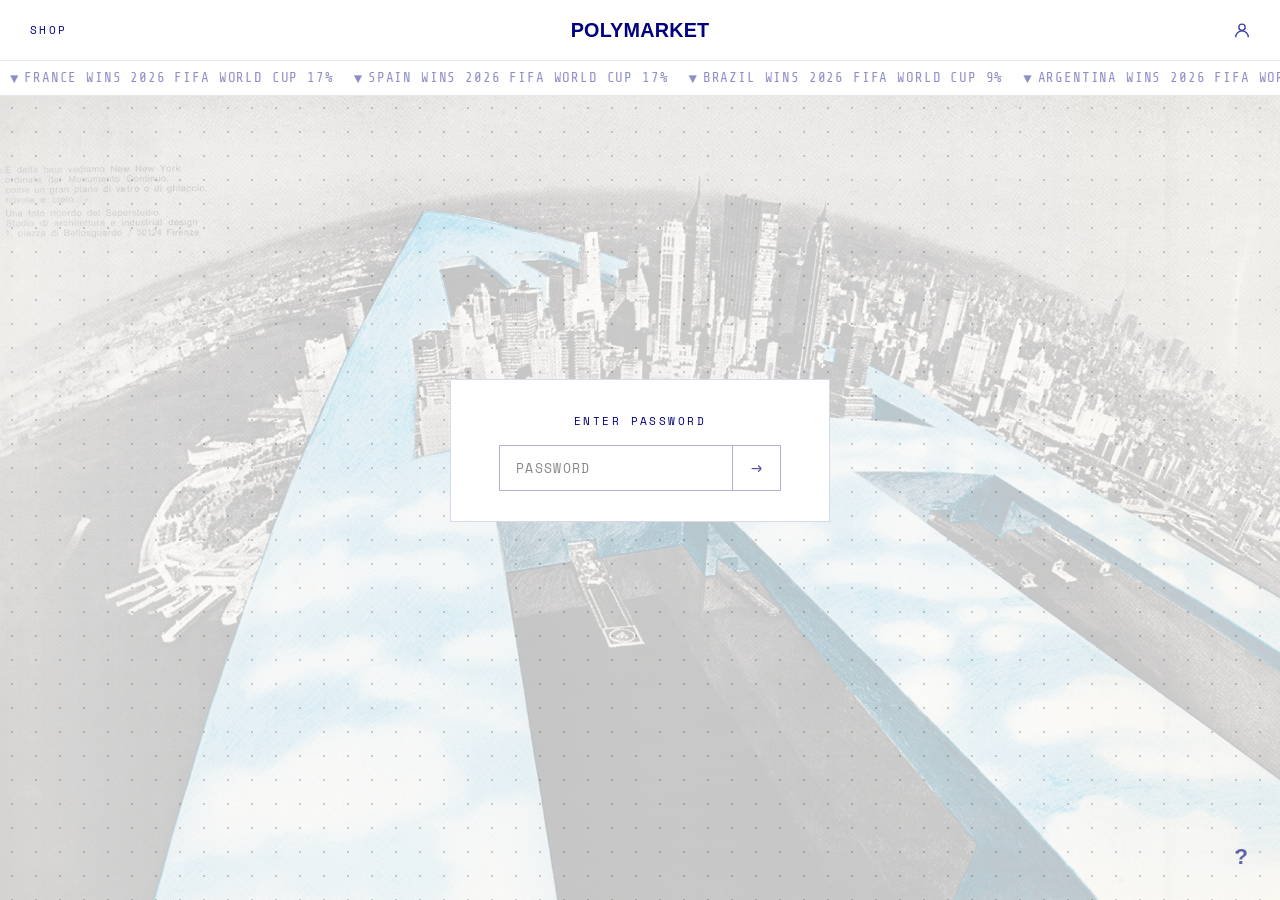
==== index.html @ 8917c480 "Add Open Graph meta tags for link preview cover image Every page now includes og:image, og:title, tw" ====
<!DOCTYPE html>
<html lang="en">
<head>
  <meta charset="UTF-8">
  <meta name="viewport" content="width=device-width, initial-scale=1.0">
  <!-- Open Graph / link preview -->
  <meta property="og:type"        content="website">
  <meta property="og:site_name"   content="Polymarket">
  <meta property="og:title"       content="Polymarket">
  <meta property="og:description" content="Polymarket Merch — Complimentary.">
  <meta property="og:image"       content="https://polymerch.vercel.app/assets/images/password-bg.jpg">
  <meta property="og:image:width"  content="1440">
  <meta property="og:image:height" content="1080">
  <meta name="twitter:card"       content="summary_large_image">
  <meta name="twitter:title"      content="Polymarket">
  <meta name="twitter:description" content="Polymarket Merch — Complimentary.">
  <meta name="twitter:image"      content="https://polymerch.vercel.app/assets/images/password-bg.jpg">
  <title>Polymarket — Shop</title>
  <link rel="preconnect" href="https://fonts.googleapis.com">
  <link rel="preconnect" href="https://fonts.gstatic.com" crossorigin>
  <link href="https://fonts.googleapis.com/css2?family=Space+Mono:wght@400;700&family=Inter:wght@400;500;600&display=swap" rel="stylesheet">
  <link rel="stylesheet" href="style.css">
  <style>
    * { box-sizing: border-box; margin: 0; padding: 0; }

    html, body {
      height: 100%;
      overflow: hidden;
    }

    /* TV static canvas — kept but hidden */
    #staticCanvas {
      display: none;
    }

    body {
      background-color: #fff;
    }

    /* Background image at 30% opacity */
    .password-bg {
      position: fixed;
      inset: 0;
      background-image: url('assets/images/password-bg.jpg');
      background-size: cover;
      background-position: center;
      background-repeat: no-repeat;
      opacity: 0.3;
      pointer-events: none;
      z-index: 1;
    }

    /* Dot grid on top of the image — original navy dots on white */
    .dot-overlay {
      position: fixed;
      inset: 0;
      background-image: radial-gradient(circle, rgba(0,0,0,0.18) 1px, transparent 1px);
      background-size: 24px 24px;
      pointer-events: none;
      z-index: 2;
    }

    /* Header sits above canvas */
    .site-header {
      position: relative;
      z-index: 10;
    }

    /* Password form centered over static */
    .password-gate {
      position: fixed;
      inset: 0;
      display: flex;
      align-items: center;
      justify-content: center;
      z-index: 5;
      pointer-events: none;
    }

    .password-form-wrap {
      pointer-events: all;
      text-align: center;
      padding: 33px 48px 30px;
      background: #ffffff;
      border: 1px solid rgba(0, 0, 128, 0.15);
    }

    .password-form-wrap h1 {
      font-family: 'Space Mono', monospace;
      font-size: 11px;
      font-weight: 400;
      letter-spacing: 0.22em;
      text-transform: uppercase;
      color: #000080;
      margin-bottom: 16px;
    }

    .password-input-row {
      display: flex;
      border: 1px solid rgba(0, 0, 128, 0.3);
      background: transparent;
    }

    .password-input-row input {
      flex: 1;
      background: transparent;
      border: none;
      outline: none;
      padding: 11px 16px;
      font-family: 'Space Mono', monospace;
      font-size: 11px;
      letter-spacing: 0.18em;
      color: #000080;
      min-width: 220px;
    }

    .password-input-row input::placeholder {
      color: rgba(0, 0, 128, 0.3);
      letter-spacing: 0.22em;
    }

    .password-submit-btn {
      background: transparent;
      border: none;
      border-left: 1px solid rgba(0, 0, 128, 0.3);
      color: rgba(0, 0, 128, 0.7);
      padding: 0 18px;
      font-size: 18px;
      cursor: pointer;
      transition: color 0.15s, background 0.15s;
    }

    .password-submit-btn:hover {
      color: #000080;
      background: rgba(0, 0, 128, 0.06);
    }

    .password-error {
      font-family: 'Space Mono', monospace;
      font-size: 9px;
      letter-spacing: 0.14em;
      text-transform: uppercase;
      color: #ff4444;
      margin-top: 14px;
    }


  </style>
</head>
<body class="page-password">

  <!-- TV STATIC CANVAS (hidden) -->
  <canvas id="staticCanvas"></canvas>

  <!-- BACKGROUND IMAGE -->
  <div class="password-bg"></div>

  <!-- DOT OVERLAY — original navy dot grid on top of the images -->
  <div class="dot-overlay"></div>

  <!-- HEADER -->
  <header class="site-header">
    <nav class="nav-inner">
      <div class="nav-left">
        <span style="font-family:'Space Mono',monospace;font-size:11px;font-weight:400;letter-spacing:0.22em;text-transform:uppercase;color:#000080;cursor:default;padding:4px 10px;">SHOP</span>
      </div>

      <a href="index.html" class="nav-wordmark">POLYMARKET</a>

      <div class="nav-right">
        <button class="nav-icon-btn" title="Account">
          <svg viewBox="0 0 20 20" fill="none" stroke="currentColor" stroke-width="1.5">
            <circle cx="10" cy="7" r="3.5"/>
            <path d="M3 18c0-3.866 3.134-7 7-7s7 3.134 7 7"/>
          </svg>
        </button>
      </div>
    </nav>
  </header>

  <!-- TICKER -->
  <div class="site-ticker">
    <div class="ticker-track" id="tickerTrack"></div>
  </div>


  <!-- PASSWORD GATE -->
  <main class="password-gate">
    <div class="password-form-wrap">
      <h1>Enter Password</h1>
      <form id="passwordForm">
        <div class="password-input-row">
          <input
            type="password"
            id="passwordInput"
            placeholder="PASSWORD"
            autocomplete="current-password"
            required
          />
          <button type="submit" class="password-submit-btn">→</button>
        </div>
      </form>
      <p class="password-error" id="passwordError" style="display:none;">Incorrect password. Try again.</p>
    </div>
  </main>

  <script>
    // ── TV Static + Glitches ─────────────────────────────────────────────
    const canvas = document.getElementById('staticCanvas');
    const ctx    = canvas.getContext('2d');

    const SCALE = 2;
    let W, H;

    function resizeCanvas() {
      W = canvas.width  = Math.ceil(window.innerWidth  / SCALE);
      H = canvas.height = Math.ceil(window.innerHeight / SCALE);
      canvas.style.width  = '100%';
      canvas.style.height = '100%';
      canvas.style.imageRendering = 'pixelated';
    }
    resizeCanvas();
    window.addEventListener('resize', resizeCanvas);

    const glitches = [];

    function spawnGlitch() {
      const roll = Math.random();
      if (roll < 0.30) {
        glitches.push({ kind:'band', y:(Math.random()*0.85*H)|0, h:(1+Math.random()*8)|0, v:170+(Math.random()*85)|0, life:1, decay:0.10+Math.random()*0.18 });
      } else if (roll < 0.55) {
        glitches.push({ kind:'dropout', y:(Math.random()*0.85*H)|0, h:(3+Math.random()*22)|0, life:1, decay:0.09+Math.random()*0.14 });
      } else if (roll < 0.75) {
        glitches.push({ kind:'tear', lines:Array.from({length:1+(Math.random()*3|0)},()=>({ y:(Math.random()*H)|0, h:(1+Math.random()*6)|0, shift:(Math.random()>0.5?1:-1)*((10+Math.random()*35)|0) })), life:1, decay:0.20+Math.random()*0.30 });
      } else if (roll < 0.90) {
        glitches.push({ kind:'flicker', boost:20+(Math.random()*30)|0, life:1, decay:0.25+Math.random()*0.40 });
      } else {
        glitches.push({ kind:'ghost', yShift:((Math.random()>0.5?1:-1)*(4+Math.random()*14))|0, opacity:0.08+Math.random()*0.14, life:1, decay:0.06+Math.random()*0.10 });
      }
    }

    function scheduleGlitch() { setTimeout(()=>{ spawnGlitch(); scheduleGlitch(); }, 2000+Math.random()*5000); }
    setTimeout(scheduleGlitch, 800);

    let lastTs = 0;
    const FRAME = 1000/24;
    const ghost = document.createElement('canvas');
    const gCtx  = ghost.getContext('2d');

    function draw(ts) {
      requestAnimationFrame(draw);
      if (ts - lastTs < FRAME) return;
      lastTs = ts;

      const flickerG = glitches.find(g=>g.kind==='flicker');
      const boost    = flickerG ? flickerG.boost * flickerG.life : 0;

      const img  = ctx.createImageData(W, H);
      const data = img.data;
      for (let i = 0; i < data.length; i += 4) {
        const r = Math.random();
        let v;
        if      (r < 0.62) v = Math.random() * 28;
        else if (r < 0.88) v = 28 + Math.random() * 55;
        else               v = 83 + Math.random() * 120;
        v = Math.min(255, v + boost) | 0;
        data[i] = data[i+1] = data[i+2] = v;
        data[i+3] = 255;
      }
      ctx.putImageData(img, 0, 0);

      glitches.filter(g=>g.kind==='tear').forEach(g=>{ g.lines.forEach(ln=>{ const s=ctx.getImageData(0,ln.y,W,ln.h); ctx.putImageData(s,ln.shift,ln.y); ctx.fillStyle='rgba(0,0,0,0.9)'; if(ln.shift>0) ctx.fillRect(0,ln.y,ln.shift,ln.h); else ctx.fillRect(W+ln.shift,ln.y,-ln.shift,ln.h); }); });
      glitches.filter(g=>g.kind==='band').forEach(g=>{ const v=g.v; ctx.fillStyle=`rgba(${v},${v},${v},${0.82*g.life})`; ctx.fillRect(0,g.y,W,g.h); });
      glitches.filter(g=>g.kind==='dropout').forEach(g=>{ ctx.fillStyle=`rgba(0,0,0,${0.88*g.life})`; ctx.fillRect(0,g.y,W,g.h); });
      glitches.filter(g=>g.kind==='ghost').forEach(g=>{ ghost.width=W; ghost.height=H; gCtx.putImageData(img,0,0); ctx.save(); ctx.globalAlpha=g.opacity*g.life; ctx.drawImage(ghost,0,g.yShift); ctx.restore(); });

      for (let i = glitches.length-1; i>=0; i--) { glitches[i].life -= glitches[i].decay; if (glitches[i].life<=0) glitches.splice(i,1); }
    }
    requestAnimationFrame(draw);

    // ── Password gate ────────────────────────────────────────────────────
    const CORRECT_PASSWORD = 'shabang';

    const form    = document.getElementById('passwordForm');
    const input   = document.getElementById('passwordInput');
    const errorEl = document.getElementById('passwordError');

    if (sessionStorage.getItem('pm_auth') === 'true') {
      window.location.replace('shop.html');
    }

    form.addEventListener('submit', function(e) {
      e.preventDefault();
      if (input.value === CORRECT_PASSWORD) {
        sessionStorage.setItem('pm_auth', 'true');
        window.location.replace('shop.html');
      } else {
        errorEl.style.display = 'block';
        input.value = '';
        input.focus();
        input.closest('.password-input-row').style.borderColor = '#ff4444';
        setTimeout(() => { input.closest('.password-input-row').style.borderColor = 'rgba(255,255,255,0.35)'; }, 1200);
      }
    });

    input.addEventListener('input', () => { errorEl.style.display = 'none'; });

  </script>
  <!-- Floating ? button -->
  <a href="topograph.html" class="floating-help-btn" title="Markets Topography">?</a>

  <script src="js/ticker.js"></script>
  <script src="js/auth.js"></script>
</body>
</html>
---- style.css ----
@import url('https://fonts.googleapis.com/css2?family=Share+Tech+Mono&family=Press+Start+2P&display=swap');

/* ===== RESET & BASE ===== */
*, *::before, *::after { box-sizing: border-box; margin: 0; padding: 0; }

:root {
  --blue: #0038FF;
  --white: #ffffff;
  --black: #000080;
  --gray: #f2f2f2;
  --mid-gray: #888;
  --red: #FF3B30;
  --font-mono: 'Space Mono', 'Courier New', monospace;
  --font-sans: 'Inter', -apple-system, BlinkMacSystemFont, 'Helvetica Neue', sans-serif;
}

html { font-size: 16px; scroll-behavior: smooth; }

body {
  font-family: var(--font-sans);
  background: var(--white);
  color: var(--black);
  min-height: 100vh;
  display: flex;
  flex-direction: column;
}

a { color: inherit; text-decoration: none; }
button { cursor: pointer; border: none; background: none; font-family: inherit; }
img { display: block; max-width: 100%; }

/* ===== TICKER BANNER ===== */
@keyframes ticker-scroll {
  0%   { transform: translateX(0); }
  100% { transform: translateX(-50%); }
}

.site-ticker {
  width: 100%;
  overflow: hidden;
  background: #ffffff;
  border-bottom: 1px solid #e8e8e8;
  height: 35px;
  display: flex;
  align-items: center;
  position: relative;
  z-index: 99; /* sits below sticky header */
}

.ticker-track {
  display: flex;
  align-items: center;
  white-space: nowrap;
  animation: ticker-scroll 90s linear infinite;
  will-change: transform;
}

.ticker-track:hover {
  animation-play-state: paused;
}

.ticker-track a {
  font-family: 'Share Tech Mono', 'Courier New', monospace;
  font-size: 14px;
  font-weight: 400;
  color: #FF8800;
  text-transform: uppercase;
  letter-spacing: 0.06em;
  white-space: nowrap;
  padding: 0 10px;
  transition: color 0.2s;
  text-decoration: none;
  text-shadow: 0 0 8px rgba(255, 136, 0, 0.55);
  line-height: 1;
}

/* Whole link turns green when market is ≥50% (▲) */
.ticker-track a:has(.ticker-up) {
  color: #33DD55;
  text-shadow: 0 0 8px rgba(51, 221, 85, 0.55);
}

/* Whole link turns red when market is <50% (▼) */
.ticker-track a:has(.ticker-down) {
  color: #FF3333;
  text-shadow: 0 0 8px rgba(255, 51, 51, 0.55);
}

.ticker-track a:hover {
  opacity: 0.8;
}

/* Password + Shop pages — muted navy at rest, reveal color on hover */
.page-password .ticker-track a,
.page-shop .ticker-track a,
.page-password .ticker-track a:has(.ticker-up),
.page-shop .ticker-track a:has(.ticker-up),
.page-password .ticker-track a:has(.ticker-down),
.page-shop .ticker-track a:has(.ticker-down) {
  color: rgba(0, 0, 128, 0.45);
  text-shadow: none;
  transition: color 0.25s, text-shadow 0.25s;
}
.page-password .ticker-up,
.page-shop .ticker-up,
.page-password .ticker-down,
.page-shop .ticker-down {
  color: rgba(0, 0, 128, 0.45);
  text-shadow: none;
  transition: color 0.25s, text-shadow 0.25s;
}

/* Hover reveals market direction color */
.page-password .ticker-track a:has(.ticker-up):hover,
.page-shop .ticker-track a:has(.ticker-up):hover,
.page-password .ticker-track a:has(.ticker-up):hover .ticker-up,
.page-shop .ticker-track a:has(.ticker-up):hover .ticker-up {
  color: #33DD55;
  text-shadow: 0 0 10px rgba(51, 221, 85, 0.65);
  opacity: 1;
}
.page-password .ticker-track a:has(.ticker-down):hover,
.page-shop .ticker-track a:has(.ticker-down):hover,
.page-password .ticker-track a:has(.ticker-down):hover .ticker-down,
.page-shop .ticker-track a:has(.ticker-down):hover .ticker-down {
  color: #FF3333;
  text-shadow: 0 0 10px rgba(255, 51, 51, 0.65);
  opacity: 1;
}

.ticker-sep {
  display: none;
}

/* Directional arrows inside ticker items */
.ticker-up {
  color: #33DD55;
  font-size: 1em;
  vertical-align: middle;
  text-shadow: 0 0 8px rgba(50, 220, 80, 0.6);
  margin-right: 5px;
}

.ticker-down {
  color: #FF3333;
  font-size: 1em;
  vertical-align: middle;
  text-shadow: 0 0 8px rgba(255, 50, 50, 0.55);
  margin-right: 5px;
}

/* ===== HEADER / NAV ===== */
.site-header {
  position: sticky;
  top: 0;
  z-index: 100;
  background: var(--white);
  border-bottom: 1px solid #e8e8e8;
  width: 100%;
}

.nav-inner {
  display: grid;
  grid-template-columns: 1fr auto 1fr;
  align-items: center;
  padding: 0 20px;
  height: 60px;
  position: relative;
}

/* ── Left slot: SHOP link ────────────────────────────────── */
.nav-left {
  display: flex;
  align-items: center;
}

/* ── Bordered pill buttons: SHOP + CART ──────────────────── */
.nav-pill-btn {
  display: inline-flex;
  align-items: center;
  gap: 5px;
  padding: 4px 10px;
  border: 1px solid #000080;
  background: #fff;
  color: #000080;
  font-family: 'Helvetica Neue', Helvetica, Arial, sans-serif;
  font-size: 10px;
  font-weight: 500;
  letter-spacing: 0.06em;
  text-transform: uppercase;
  cursor: pointer;
  border-radius: 3px;
  white-space: nowrap;
  text-decoration: none;
  line-height: 1.4;
  transition: background 0.15s;
}
.nav-pill-btn:hover { background: #efefef; }

/* SHOP link — same font/color as pill but no border or background */
.nav-shop-link {
  font-family: 'Helvetica Neue', Helvetica, Arial, sans-serif;
  font-size: 10px;
  font-weight: 500;
  letter-spacing: 0.06em;
  text-transform: uppercase;
  color: #000080;
  text-decoration: none;
  padding: 4px 10px;
  transition: opacity 0.15s;
}
.nav-shop-link:hover { opacity: 0.6; }

/* Badge on icon cart button */
.nav-icon-btn .cart-badge {
  position: absolute;
  top: 3px;
  right: 3px;
  background: #000080;
  color: #fff;
  border-radius: 50%;
  font-size: 7px;
  min-width: 12px;
  height: 12px;
  display: inline-flex;
  align-items: center;
  justify-content: center;
  pointer-events: none;
}

/* ── Center slot: POLYMARKET wordmark ────────────────────── */
.nav-wordmark {
  font-family: 'Helvetica Neue', Helvetica, Arial, sans-serif;
  font-size: 19.8px;
  font-weight: 700;
  letter-spacing: 0.01em;
  text-transform: uppercase;
  color: #000080;
  white-space: nowrap;
  justify-self: center;
}

/* ── Legacy center (kept for any edge case) ─────────────── */
.nav-center {
  display: flex;
  align-items: center;
  gap: 24px;
}

.nav-center a,
.nav-center .currency-btn {
  color: var(--black);
  font-size: 11px;
  letter-spacing: 0.08em;
  text-transform: uppercase;
  font-weight: 500;
  opacity: 0.75;
  transition: opacity 0.15s;
}

.nav-center a:hover,
.nav-center .currency-btn:hover { opacity: 1; }

.currency-btn {
  display: flex;
  align-items: center;
  gap: 4px;
  font-family: var(--font-sans);
  font-size: 11px;
  letter-spacing: 0.08em;
  text-transform: uppercase;
  font-weight: 500;
  color: var(--black);
  opacity: 0.75;
}

.nav-divider {
  width: 1px;
  height: 16px;
  background: rgba(0,0,0,0.15);
}

.nav-right {
  display: flex;
  align-items: center;
  gap: 0;
  justify-self: end;
}

.nav-icon-btn {
  color: var(--black);
  display: flex;
  align-items: center;
  justify-content: center;
  width: 36px;
  height: 36px;
  transition: opacity 0.15s;
  position: relative;
  opacity: 0.75;
}

.nav-icon-btn:hover { opacity: 1; }

.nav-icon-btn svg { width: 18px; height: 18px; }

/* ── Employee login modal ─────────────────────────────────── */
#am-overlay {
  position: fixed;
  inset: 0;
  z-index: 600;
  background: rgba(0, 0, 0, 0.30);
  display: none;
  align-items: flex-start;
  justify-content: flex-end;
  padding-top: 68px;
  padding-right: 16px;
}

#am-card {
  background: #fff;
  width: 284px;
  padding: 28px 28px 24px;
  border: 1px solid #e0e0e0;
  box-shadow: 0 8px 32px rgba(0, 0, 0, 0.10);
}

.am-label {
  font-family: var(--font-mono);
  font-size: 8px;
  letter-spacing: 0.22em;
  text-transform: uppercase;
  color: #999;
  margin: 0 0 16px;
}

.am-email-display {
  font-family: var(--font-mono);
  font-size: 10px;
  letter-spacing: 0.06em;
  color: #000080;
  margin: 0 0 20px;
  word-break: break-all;
}

.am-input {
  display: block;
  width: 100%;
  border: none;
  border-bottom: 1px solid #ddd;
  outline: none;
  font-family: var(--font-mono);
  font-size: 11px;
  letter-spacing: 0.08em;
  color: #000080;
  padding: 6px 0 8px;
  background: transparent;
  margin-bottom: 20px;
}

.am-input::placeholder { color: #ccc; letter-spacing: 0.08em; }
.am-input:focus { border-bottom-color: #000080; }

.am-btn {
  display: block;
  width: 100%;
  padding: 11px 0;
  font-family: var(--font-mono);
  font-size: 10px;
  font-weight: 700;
  letter-spacing: 0.18em;
  text-transform: uppercase;
  cursor: pointer;
  border: none;
  transition: background 0.15s, color 0.15s;
}

.am-btn-primary {
  background: #000080;
  color: #fff;
}
.am-btn-primary:hover { background: #00006a; }

.am-btn-outline {
  background: transparent;
  color: #000080;
  border: 1px solid #000080;
}
.am-btn-outline:hover { background: #efefef; }

.am-err {
  font-family: var(--font-mono);
  font-size: 9px;
  letter-spacing: 0.12em;
  text-transform: uppercase;
  color: #ff4444;
  margin: 10px 0 0;
}

/* ? help button — now floating bottom-right, nav version kept for legacy */
.nav-help-btn {
  font-family: 'Helvetica Neue', Helvetica, Arial, sans-serif;
  font-size: 15px;
  font-weight: 600;
  color: #000080;
  text-decoration: none;
  opacity: 0.75;
}

/* Floating ? button — fixed bottom-right on every page */
.floating-help-btn {
  position: fixed;
  bottom: calc(32px + env(safe-area-inset-bottom, 0px));
  right: 32px;
  z-index: 500;
  color: #000080;
  font-family: 'Helvetica Neue', Helvetica, Arial, sans-serif;
  font-size: 22px;
  font-weight: 700;
  text-decoration: none;
  opacity: 0.6;
  transition: opacity 0.15s;
  line-height: 1;
}

.floating-help-btn:hover {
  opacity: 1;
}

.cart-badge {
  position: absolute;
  top: 10px;
  right: 6px;
  background: var(--blue);
  color: var(--white);
  font-size: 9px;
  font-weight: 700;
  min-width: 14px;
  height: 14px;
  border-radius: 50%;
  display: flex;
  align-items: center;
  justify-content: center;
  opacity: 1;
}

/* ===== PASSWORD GATE ===== */
.password-page-body {
  display: flex;
  flex-direction: column;
  min-height: 100vh;
}

.password-gate {
  flex: 1;
  display: flex;
  align-items: center;
  justify-content: center;
  padding: 60px 20px;
}

.password-form-wrap {
  width: 100%;
  max-width: 380px;
  text-align: center;
}

.password-form-wrap h1 {
  font-family: var(--font-mono);
  font-size: 18px;
  letter-spacing: 0.12em;
  text-transform: uppercase;
  margin-bottom: 32px;
  font-weight: 400;
}

.password-input-row {
  display: flex;
  border: 1px solid var(--black);
  overflow: hidden;
}

.password-input-row input[type="password"] {
  flex: 1;
  border: none;
  outline: none;
  padding: 12px 16px;
  font-family: var(--font-mono);
  font-size: 13px;
  letter-spacing: 0.06em;
  background: var(--white);
  color: var(--black);
}

.password-input-row input[type="password"]::placeholder {
  color: var(--mid-gray);
  text-transform: uppercase;
  letter-spacing: 0.1em;
}

.password-submit-btn {
  background: var(--black);
  color: var(--white);
  padding: 0 20px;
  font-size: 18px;
  font-family: var(--font-mono);
  transition: background 0.15s;
}

.password-submit-btn:hover { background: #222; }

.password-error {
  font-family: var(--font-mono);
  font-size: 11px;
  letter-spacing: 0.08em;
  text-transform: uppercase;
  color: var(--red);
  margin-top: 12px;
}

/* ===== SHOP PAGE ===== */
.shop-main {
  flex: 1;
  padding: 0;
  background: #fff;
}

.shop-heading {
  padding: 28px 20px 20px;
  display: flex;
  align-items: center;
  gap: 10px;
  font-family: var(--font-sans);
  font-size: 11px;
  letter-spacing: 0.1em;
  text-transform: uppercase;
  font-weight: 600;
  background: #fff;
}

.shop-heading a {
  display: flex;
  align-items: center;
  gap: 8px;
}

.shop-heading .arrow { font-size: 14px; }

/* Product Grid */
.product-grid {
  display: grid;
  grid-template-columns: repeat(5, 1fr);
  gap: 0;
  border-top: 1px solid #e8e8e8;
  border-left: 1px solid #e8e8e8;
}

.product-card {
  position: relative;
  background: transparent;
  overflow: hidden;
  cursor: pointer;
  aspect-ratio: 1 / 1;
  display: flex;
  align-items: center;
  justify-content: center;
  border-right: 1px solid #e8e8e8;
  border-bottom: 1px solid #e8e8e8;
}

/* Contained image — mix-blend-mode: multiply makes white areas in the JPEG transparent */
.product-card-img {
  width: calc(100% - 32px);
  height: calc(100% - 32px);
  object-fit: contain;
  object-position: center;
  display: block;
  transition: transform 0.35s ease;
  mix-blend-mode: multiply;
}

.product-card:hover .product-card-img { transform: scale(1.04); }

/* Tarot tote is a 1:1 square image; scale it down to match portrait-image cards (~68% width) */
.card-tarot-tote .product-card-img {
  width: calc(68% - 22px);
  height: calc(68% - 22px);
}

.product-card-placeholder {
  width: 100%;
  height: 100%;
  display: flex;
  align-items: center;
  justify-content: center;
  font-family: var(--font-mono);
  font-size: 10px;
  letter-spacing: 0.06em;
  text-align: center;
  padding: 20px;
  color: #aaa;
  text-transform: uppercase;
}

/* Info overlay — slides up from bottom on hover */
.product-card-overlay {
  position: absolute;
  bottom: 0;
  left: 0;
  right: 0;
  background: rgba(255,255,255,0.96);
  padding: 10px 12px 11px;
  transform: translateY(100%);
  transition: transform 0.18s ease;
  font-family: var(--font-mono);
  font-size: 9px;
  letter-spacing: 0.05em;
  text-transform: uppercase;
  line-height: 1.6;
  color: var(--black);
  border-top: 1px solid #e8e8e8;
}

.product-card:hover .product-card-overlay { transform: translateY(0); }

.product-card-overlay .product-price {
  font-weight: 700;
  display: inline;
}

/* Subscribe Section */
.subscribe-section {
  padding: 48px 20px;
  max-width: 380px;
  margin: 0 auto;
  text-align: center;
}

.subscribe-label {
  font-family: var(--font-sans);
  font-size: 10px;
  letter-spacing: 0.12em;
  text-transform: uppercase;
  font-weight: 600;
  margin-bottom: 16px;
}

.subscribe-row {
  display: flex;
  border: 1px solid var(--black);
  overflow: hidden;
}

.subscribe-row input[type="email"] {
  flex: 1;
  border: none;
  outline: none;
  padding: 10px 14px;
  font-family: var(--font-mono);
  font-size: 11px;
  letter-spacing: 0.04em;
}

.subscribe-row input[type="email"]::placeholder { color: var(--mid-gray); }

.subscribe-btn {
  background: var(--black);
  color: var(--white);
  padding: 0 16px;
  font-family: var(--font-mono);
  font-size: 16px;
  transition: background 0.15s;
}

.subscribe-btn:hover { background: #333; }

.subscribe-fine {
  font-size: 10px;
  color: var(--mid-gray);
  margin-top: 10px;
  line-height: 1.5;
}

.subscribe-fine a { text-decoration: underline; }

/* ===== FOOTER ===== */
.site-footer {
  background: #ffffff;
  color: #000080;
  padding: 16px 20px;
  border-top: 1px solid rgba(0, 0, 128, 0.12);
}

.footer-inner {
  display: grid;
  grid-template-columns: 1fr auto 1fr;
  align-items: center;
  gap: 16px;
}

.footer-left {
  display: flex;
  align-items: center;
  gap: 16px;
}

.footer-logo {
  display: flex;
  align-items: center;
  gap: 6px;
  font-size: 13px;
  font-weight: 500;
  color: #000080;
  flex-shrink: 0;
}

.footer-logo svg { width: 18px; height: 18px; }

.footer-links {
  display: flex;
  align-items: center;
  gap: 20px;
  flex-wrap: wrap;
}

.footer-links a {
  font-size: 9px;
  letter-spacing: 0.1em;
  text-transform: uppercase;
  font-weight: 500;
  color: #000080;
  opacity: 0.7;
  transition: opacity 0.15s;
}

.footer-links a:hover { opacity: 1; }

.footer-copy {
  font-size: 9px;
  letter-spacing: 0.06em;
  color: #000080;
  opacity: 0.6;
  text-align: center;
}

/* ===== PRODUCT DETAIL PAGE ===== */
.product-detail-main {
  flex: 1;
}

.product-detail-layout {
  display: grid;
  grid-template-columns: 55fr 45fr;
  min-height: calc(100vh - 52px);
}

.product-image-col {
  position: sticky;
  top: 52px;
  height: calc(100vh - 52px);
  overflow: hidden;
  background: var(--gray);
}

.product-image-col img {
  width: 100%;
  height: 100%;
  object-fit: cover;
  object-position: center;
}

.product-image-placeholder {
  width: 100%;
  height: 100%;
  background: var(--gray);
  display: flex;
  align-items: center;
  justify-content: center;
  font-family: var(--font-mono);
  font-size: 11px;
  color: #bbb;
  text-transform: uppercase;
  letter-spacing: 0.08em;
}

.product-info-col {
  padding: 40px 40px 40px 48px;
  display: flex;
  flex-direction: column;
  gap: 0;
}

/* Size error badge */
.size-error-badge {
  display: inline-block;
  background: var(--red);
  color: var(--white);
  font-family: var(--font-mono);
  font-size: 9px;
  letter-spacing: 0.1em;
  text-transform: uppercase;
  padding: 4px 8px;
  margin-bottom: 20px;
  font-weight: 700;
}

.size-error-badge.hidden { display: none; }

/* Product title row — all on flowing lines with slashes */
.product-title-block {
  font-family: var(--font-mono);
  font-size: clamp(18px, 2.2vw, 28px);
  line-height: 1.55;
  letter-spacing: 0.04em;
  text-transform: uppercase;
  font-weight: 400;
  color: var(--black);
  margin-bottom: 0;
}

.product-title-block .slash { color: var(--black); margin: 0 6px; }

.product-title-block .underline-link {
  text-decoration: underline;
  text-underline-offset: 3px;
  cursor: pointer;
}

.product-title-block .underline-link:hover { opacity: 0.6; }

/* Size select inline */
.size-select-inline {
  display: inline-block;
  position: relative;
}

.size-select-inline select {
  appearance: none;
  -webkit-appearance: none;
  background: transparent;
  border: none;
  border-bottom: 1px solid var(--black);
  font-family: var(--font-mono);
  font-size: inherit;
  letter-spacing: inherit;
  text-transform: uppercase;
  cursor: pointer;
  padding-right: 18px;
  outline: none;
  color: var(--black);
}

.size-select-inline::after {
  content: '▾';
  position: absolute;
  right: 0;
  top: 50%;
  transform: translateY(-50%);
  pointer-events: none;
  font-size: 12px;
}

/* CTA links */
.product-cta-add {
  text-decoration: underline;
  text-underline-offset: 3px;
  cursor: pointer;
  transition: opacity 0.15s;
}

.product-cta-add:hover { opacity: 0.55; }

.product-cta-buy {
  cursor: pointer;
  transition: opacity 0.15s;
}

.product-cta-buy:hover { opacity: 0.55; }

/* Subscribe block on product page */
.product-subscribe-block {
  margin-top: auto;
  padding-top: 48px;
  background: var(--black);
  padding: 20px 24px;
  color: var(--white);
  max-width: 340px;
  margin-top: 60px;
}

.product-subscribe-block .sub-label {
  font-family: var(--font-sans);
  font-size: 9px;
  letter-spacing: 0.12em;
  text-transform: uppercase;
  font-weight: 600;
  margin-bottom: 10px;
}

.product-sub-row {
  display: flex;
  border: 1px solid rgba(255,255,255,0.4);
}

.product-sub-row input[type="email"] {
  flex: 1;
  background: transparent;
  border: none;
  outline: none;
  padding: 8px 12px;
  font-family: var(--font-mono);
  font-size: 11px;
  color: var(--white);
  letter-spacing: 0.04em;
}

.product-sub-row input[type="email"]::placeholder { color: rgba(255,255,255,0.45); }

.product-sub-btn {
  color: var(--white);
  padding: 0 14px;
  font-size: 16px;
  border-left: 1px solid rgba(255,255,255,0.4);
  transition: background 0.15s;
}

.product-sub-btn:hover { background: rgba(255,255,255,0.1); }

.product-sub-fine {
  font-size: 9px;
  color: rgba(255,255,255,0.5);
  margin-top: 10px;
  line-height: 1.5;
}

.product-sub-fine a { color: rgba(255,255,255,0.6); text-decoration: underline; }

/* Related products row */
.related-products-section {
  padding: 0 0 0;
  border-top: 1px solid #e0e0e0;
}

.related-heading {
  padding: 24px 20px 20px;
  font-family: var(--font-sans);
  font-size: 11px;
  letter-spacing: 0.1em;
  text-transform: uppercase;
  font-weight: 600;
}

.related-heading a { display: flex; align-items: center; gap: 8px; }

.related-grid {
  display: grid;
  grid-template-columns: repeat(5, 1fr);
  gap: 0;
  border-top: 1px solid #e8e8e8;
  border-left: 1px solid #e8e8e8;
}

.related-card {
  background: var(--white);
  aspect-ratio: 1 / 1;
  overflow: hidden;
  cursor: pointer;
  position: relative;
  display: flex;
  align-items: center;
  justify-content: center;
  border-right: 1px solid #e8e8e8;
  border-bottom: 1px solid #e8e8e8;
}

.related-card img {
  width: calc(100% - 24px);
  height: calc(100% - 24px);
  object-fit: contain;
  transition: transform 0.35s ease;
}

.related-card:hover img { transform: scale(1.04); }

.related-card-overlay {
  position: absolute;
  bottom: 0; left: 0; right: 0;
  background: rgba(255,255,255,0.96);
  padding: 8px 10px 9px;
  transform: translateY(100%);
  transition: transform 0.18s ease;
  font-family: var(--font-mono);
  font-size: 8px;
  letter-spacing: 0.05em;
  text-transform: uppercase;
  line-height: 1.5;
  border-top: 1px solid #e8e8e8;
}

.related-card:hover .related-card-overlay { transform: translateY(0); }

.related-card-placeholder {
  width: 100%;
  height: 100%;
  display: flex;
  align-items: center;
  justify-content: center;
  font-family: var(--font-mono);
  font-size: 9px;
  color: #bbb;
  text-transform: uppercase;
  letter-spacing: 0.06em;
  text-align: center;
  padding: 12px;
}

/* ===== CART DRAWER ===== */
.cart-drawer {
  position: fixed;
  top: 0; right: 0;
  width: 380px;
  height: 100vh;
  background: var(--white);
  border-left: 1px solid #e0e0e0;
  z-index: 200;
  display: flex;
  flex-direction: column;
  transform: translateX(100%);
  transition: transform 0.3s ease;
  box-shadow: -4px 0 24px rgba(0,0,0,0.08);
}

.cart-drawer.open { transform: translateX(0); }

.cart-overlay {
  position: fixed;
  inset: 0;
  background: rgba(0,0,0,0.25);
  z-index: 199;
  opacity: 0;
  pointer-events: none;
  transition: opacity 0.3s ease;
}

.cart-overlay.open { opacity: 1; pointer-events: all; }

.cart-drawer-header {
  display: flex;
  align-items: center;
  justify-content: space-between;
  padding: 18px 20px;
  border-bottom: 1px solid #e0e0e0;
}

.cart-drawer-header h2 {
  font-family: var(--font-mono);
  font-size: 13px;
  letter-spacing: 0.1em;
  text-transform: uppercase;
  font-weight: 400;
}

.cart-close-btn {
  font-size: 20px;
  line-height: 1;
  color: var(--black);
  opacity: 0.6;
  transition: opacity 0.15s;
}

.cart-close-btn:hover { opacity: 1; }

.cart-items { flex: 1; overflow-y: auto; padding: 20px; }

.cart-empty {
  text-align: center;
  padding: 60px 20px;
  font-family: var(--font-mono);
  font-size: 11px;
  letter-spacing: 0.08em;
  text-transform: uppercase;
  color: var(--mid-gray);
}

.cart-item {
  display: flex;
  gap: 14px;
  padding-bottom: 20px;
  margin-bottom: 20px;
  border-bottom: 1px solid #f0f0f0;
}

.cart-item-img {
  width: 72px;
  height: 72px;
  object-fit: cover;
  background: var(--gray);
  flex-shrink: 0;
}

.cart-item-info { flex: 1; }

.cart-item-name {
  font-family: var(--font-mono);
  font-size: 10px;
  letter-spacing: 0.06em;
  text-transform: uppercase;
  line-height: 1.5;
  margin-bottom: 4px;
}

.cart-item-size {
  font-family: var(--font-mono);
  font-size: 9px;
  letter-spacing: 0.05em;
  text-transform: uppercase;
  color: var(--mid-gray);
}

/* COLOR + SIZE lines in cart (shared style) */
.cart-item-meta {
  font-family: var(--font-mono);
  font-size: 9px;
  letter-spacing: 0.05em;
  text-transform: uppercase;
  color: var(--mid-gray);
  line-height: 1.6;
}

.cart-item-price {
  font-family: var(--font-mono);
  font-size: 11px;
  font-weight: 700;
  margin-top: 6px;
}

.cart-remove-btn {
  font-size: 18px;
  color: var(--mid-gray);
  align-self: flex-start;
  transition: color 0.15s;
}

.cart-remove-btn:hover { color: var(--black); }

.cart-footer {
  border-top: 1px solid #e0e0e0;
  padding: 20px;
  background: #fff;
  max-height: calc(100vh - 80px);
  overflow-y: auto;
}

/* ── Physical button row ──────────────────────────────────── */
.cart-btn-row {
  display: flex;
  gap: 10px;
}

/* Outer housing — the light panel the keycap sits in */
.phy-btn {
  flex: 1;
  padding: 7px;
  border: none;
  border-radius: 7px;
  cursor: pointer;
  background: linear-gradient(180deg, #e2e2e2 0%, #d4d4d4 40%, #c8c8c8 100%);
  box-shadow:
    0 3px 8px rgba(0,0,0,0.28),
    inset 0 1px 0 rgba(255,255,255,0.85),
    inset 0 -1px 0 rgba(0,0,0,0.18),
    inset 4px 0 10px rgba(0,0,0,0.14),
    inset -4px 0 10px rgba(0,0,0,0.14),
    inset 0 8px 16px rgba(0,0,0,0.22);
  transition: box-shadow 0.1s, transform 0.1s;
}

.phy-btn:active {
  transform: translateY(1px);
  box-shadow:
    0 1px 4px rgba(0,0,0,0.28),
    inset 0 1px 0 rgba(255,255,255,0.6),
    inset 0 8px 18px rgba(0,0,0,0.32);
}

/* The colored keycap */
.phy-btn-keycap {
  width: 100%;
  height: 52px;
  border-radius: 5px;
  display: flex;
  align-items: center;
  justify-content: center;
  position: relative;
  overflow: hidden;
}

/* Specular highlight strip at bottom of keycap */
.phy-btn-keycap::after {
  content: '';
  position: absolute;
  bottom: 0;
  left: 0;
  right: 0;
  height: 28%;
  background: linear-gradient(to top, rgba(255,255,255,0.22) 0%, transparent 100%);
  border-radius: 0 0 4px 4px;
}

/* Green — For Client */
.phy-btn-green .phy-btn-keycap {
  background: linear-gradient(155deg,
    #74c074 0%,
    #50a350 20%,
    #3d8f3d 55%,
    #2e7a2e 100%
  );
  box-shadow:
    inset 0 1px 3px rgba(255,255,255,0.22),
    inset 0 -2px 5px rgba(0,0,0,0.32),
    inset 3px 0 6px rgba(0,0,0,0.18),
    inset -3px 0 6px rgba(0,0,0,0.18);
}

/* Red — For Employee */
.phy-btn-red .phy-btn-keycap {
  background: linear-gradient(155deg,
    #c45858 0%,
    #9e2c2c 20%,
    #7e1919 55%,
    #661010 100%
  );
  box-shadow:
    inset 0 1px 3px rgba(255,255,255,0.14),
    inset 0 -2px 5px rgba(0,0,0,0.38),
    inset 3px 0 6px rgba(0,0,0,0.22),
    inset -3px 0 6px rgba(0,0,0,0.22);
}

.phy-btn-label {
  font-family: var(--font-mono);
  font-size: 9px;
  font-weight: 700;
  letter-spacing: 0.18em;
  text-transform: uppercase;
  color: rgba(255,255,255,0.92);
  position: relative;
  z-index: 1;
  text-shadow: 0 1px 3px rgba(0,0,0,0.55);
}

/* ── Cart inline intake form ──────────────────────────────── */
#cartIntakePanel {
  margin-top: 16px;
}

.ci-back {
  font-family: var(--font-mono);
  font-size: 9px;
  letter-spacing: 0.14em;
  text-transform: uppercase;
  color: var(--mid-gray);
  background: none;
  border: none;
  cursor: pointer;
  padding: 0;
  margin-bottom: 18px;
  display: block;
  transition: color 0.15s;
}
.ci-back:hover { color: var(--black); }

.ci-field {
  margin-bottom: 16px;
}

.ci-field label {
  display: block;
  font-family: var(--font-mono);
  font-size: 7px;
  letter-spacing: 0.22em;
  text-transform: uppercase;
  color: #999;
  margin-bottom: 5px;
}

.ci-field input {
  width: 100%;
  background: transparent;
  border: none;
  border-bottom: 1px solid #ddd;
  padding: 6px 0;
  font-family: var(--font-mono);
  font-size: 11px;
  letter-spacing: 0.08em;
  color: var(--black);
  outline: none;
  transition: border-color 0.15s;
}

.ci-field input:focus {
  border-bottom-color: var(--black);
}

.ci-field input::placeholder {
  color: #ccc;
  letter-spacing: 0.08em;
}

.ci-submit {
  display: block;
  width: 100%;
  margin-top: 20px;
  padding: 13px 0;
  background: var(--blue);
  color: #fff;
  font-family: var(--font-mono);
  font-size: 10px;
  font-weight: 700;
  letter-spacing: 0.22em;
  text-transform: uppercase;
  border: none;
  cursor: pointer;
  transition: background 0.15s;
}
.ci-submit:hover { background: #0000cc; }

.ci-error {
  font-family: var(--font-mono);
  font-size: 9px;
  letter-spacing: 0.12em;
  text-transform: uppercase;
  color: #ff4444;
  margin-top: 10px;
}

.cart-subtotal {
  display: flex;
  justify-content: space-between;
  align-items: center;
  font-family: var(--font-mono);
  font-size: 12px;
  letter-spacing: 0.08em;
  text-transform: uppercase;
  margin-bottom: 12px;
}

/* Order-limit warning in cart drawer */
.cart-limit-warning {
  font-family: var(--font-mono);
  font-size: 9px;
  letter-spacing: 0.08em;
  text-transform: uppercase;
  color: #cc2200;
  background: rgba(204, 34, 0, 0.06);
  border: 1px solid rgba(204, 34, 0, 0.20);
  padding: 9px 12px;
  margin-bottom: 14px;
  line-height: 1.6;
  text-align: center;
}

.checkout-btn {
  display: block;
  width: 100%;
  background: var(--blue);
  color: var(--white);
  font-family: var(--font-mono);
  font-size: 12px;
  letter-spacing: 0.1em;
  text-transform: uppercase;
  padding: 16px;
  text-align: center;
  transition: background 0.15s;
  border: none;
  cursor: pointer;
}

.checkout-btn:hover { background: #002bcc; }

/* ===== RESPONSIVE ===== */
@media (max-width: 1100px) {
  .product-grid { grid-template-columns: repeat(5, 1fr); }
  .related-grid { grid-template-columns: repeat(5, 1fr); }
}

@media (max-width: 860px) {
  .product-grid { grid-template-columns: repeat(3, 1fr); }
  .related-grid { grid-template-columns: repeat(3, 1fr); }
}

@media (max-width: 640px) {
  .nav-left { display: none; }
  .nav-inner { grid-template-columns: 1fr auto 1fr; }
  .nav-wordmark { grid-column: 2; justify-self: center; }
  .product-grid { grid-template-columns: repeat(2, 1fr); }
  .related-grid { grid-template-columns: repeat(2, 1fr); }
  .cart-drawer { width: 100%; }
  .cart-footer {
    padding-bottom: calc(28px + env(safe-area-inset-bottom, 16px));
  }

  /* Footer — hide certain links on mobile */
  .footer-mobile-hide { display: none; }

  /* Footer — same height as header, single line */
  .site-footer { padding: 0 14px; }
  .footer-inner {
    height: 52px;
    grid-template-columns: 1fr auto 1fr;
    gap: 8px;
    overflow: hidden;
  }
  .footer-left { gap: 10px; }
  .footer-logo { font-size: 9px; gap: 4px; flex-shrink: 0; }
  .footer-logo svg { display: none; }
  .footer-links { flex-wrap: nowrap; gap: 9px; }
  .footer-links a { font-size: 7px; letter-spacing: 0.05em; }
  .footer-copy { font-size: 7px; white-space: nowrap; }
}
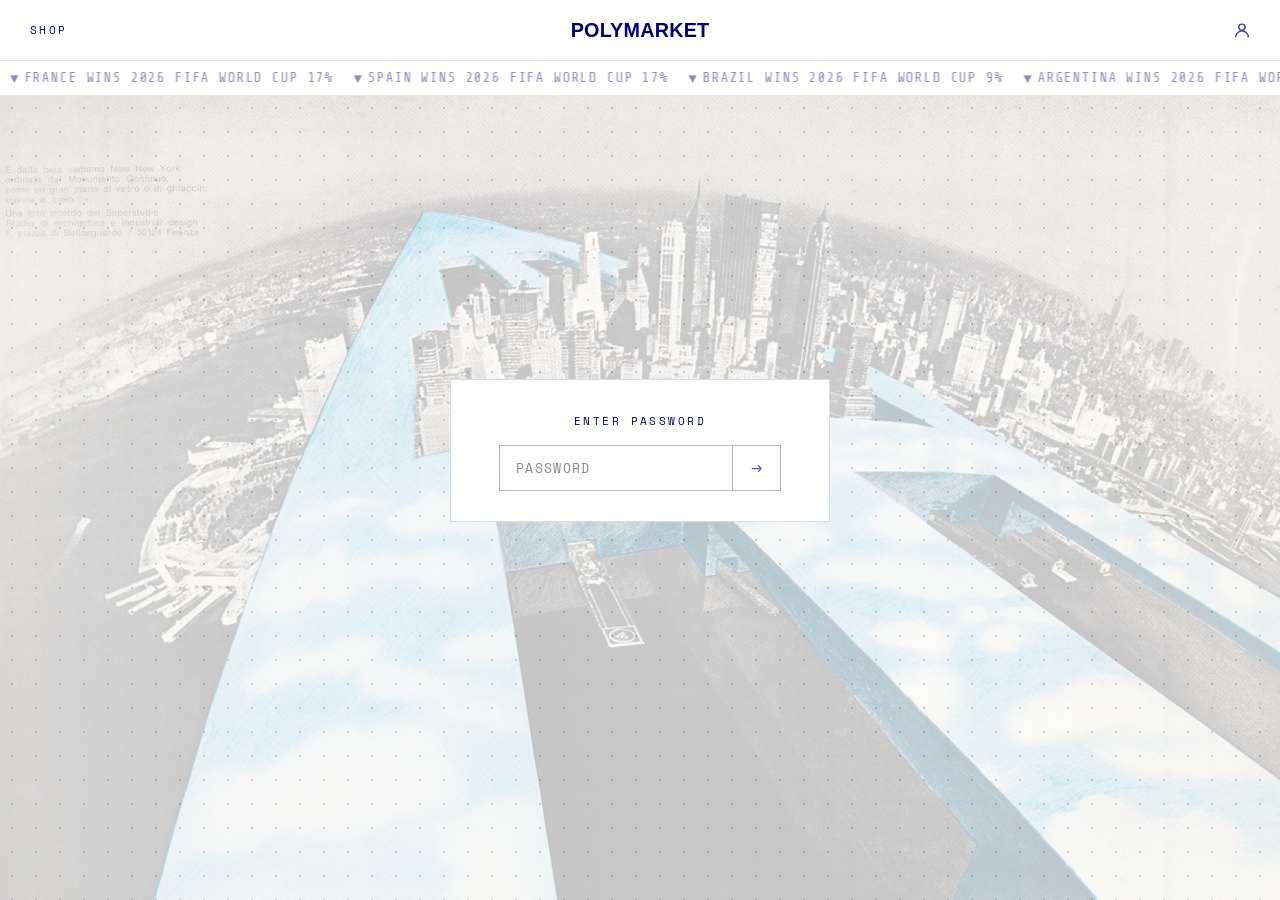
==== commit edff2556: "Remove bottom-right "?" floating help button from shop, product, index Drops the fixed-position floa" ====
--- a/index.html
+++ b/index.html
@@ -306,8 +306,7 @@
     input.addEventListener('input', () => { errorEl.style.display = 'none'; });
 
   </script>
-  <!-- Floating ? button -->
-  <a href="topograph.html" class="floating-help-btn" title="Markets Topography">?</a>
+
 
   <script src="js/ticker.js"></script>
   <script src="js/auth.js"></script>
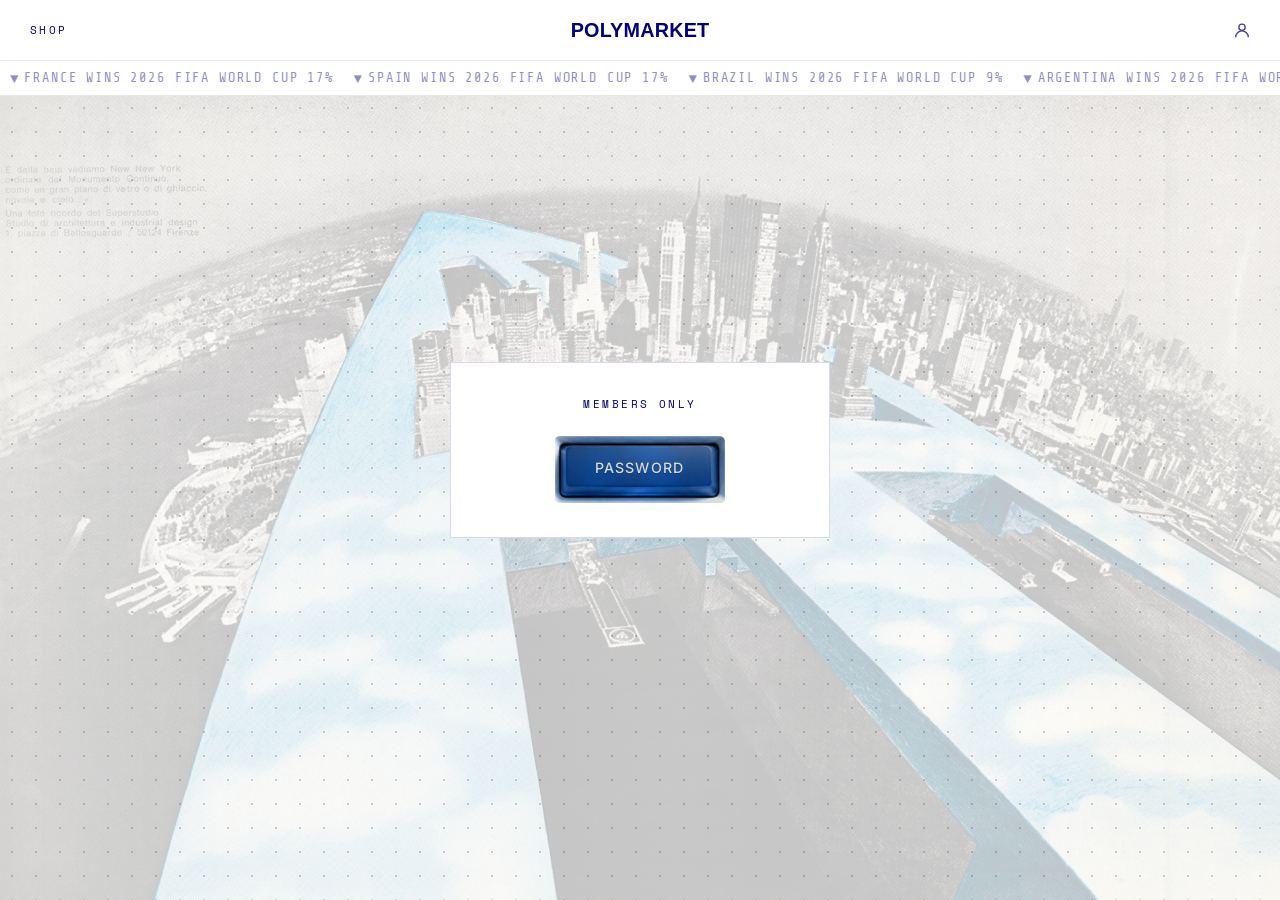
==== commit 7f49fc91: "Gate: blue physical button reveals password field; password=yellowsubmarine - Port the blue physical" ====
--- a/index.html
+++ b/index.html
@@ -135,6 +135,15 @@
       background: rgba(0, 0, 128, 0.06);
     }
 
+    /* Hand-drawn arrow image — multiply blends the white screenshot bg away */
+    .password-arrow-img {
+      display: block;
+      height: 20px;
+      width: auto;
+      mix-blend-mode: multiply;
+      pointer-events: none;
+    }
+
     .password-error {
       font-family: 'Space Mono', monospace;
       font-size: 9px;
@@ -144,6 +153,201 @@
       margin-top: 14px;
     }
 
+    /* Keep the box a stable width across button → input states (no jump) */
+    .password-form-wrap { min-width: 372px; }
+
+    /* Blue physical button stage */
+    .password-trigger {
+      display: flex;
+      justify-content: center;
+      padding: 8px 0 4px;
+    }
+    .password-trigger.is-hidden,
+    .password-form.is-hidden { display: none; }
+
+    /* ─────────────────────────────────────────────────────────────
+       PHYSICAL BUTTON — ported from physical-buttons-demo
+       (.phys-btn-v3 family). Self-contained.
+       ───────────────────────────────────────────────────────────── */
+    .phys-btn-v3 {
+      position: relative;
+      width: 170px;
+      height: 66.6px;
+      font-size: 14.2px;
+      background: transparent;
+      border: 0;
+      padding: 0;
+      cursor: pointer;
+      user-select: none;
+      -webkit-tap-highlight-color: transparent;
+      transition: filter 720ms cubic-bezier(0.22, 0.61, 0.36, 1);
+    }
+    .phys-btn-v3 img { pointer-events: none; -webkit-user-drag: none; }
+    .phys-btn-v3[disabled], .phys-btn-v3.is-locked { cursor: default; }
+    .phys-btn-v3.is-rejected { filter: saturate(0.18) brightness(0.94); }
+
+    .phys-btn-stage {
+      position: absolute;
+      inset: 0;
+      perspective: 520px;
+      perspective-origin: 50% 30%;
+      transform-style: preserve-3d;
+      pointer-events: none;
+    }
+
+    .phys-btn-cap {
+      position: absolute;
+      inset: 0;
+      border-radius: 4.323px;
+      overflow: hidden;
+      transition: filter 110ms ease-out;
+    }
+    .phys-btn-cap.is-pressed {
+      filter: brightness(1.02);
+      transition: filter 90ms ease-out;
+    }
+    .phys-btn-cap img {
+      position: absolute;
+      max-width: none;
+      user-select: none;
+    }
+    .phys-btn-cap .cap-darken {
+      position: absolute;
+      inset: 0;
+      opacity: 0;
+      transition: opacity 150ms ease-out;
+      background: radial-gradient(ellipse at center, rgba(0,0,0,0.35) 0%, rgba(0,0,0,0.12) 60%, rgba(0,0,0,0) 100%);
+    }
+    .phys-btn-cap.is-pressed .cap-darken { opacity: 1; }
+
+    .phys-btn-recess {
+      position: absolute;
+      left: 3.54%;
+      right: 4.09%;
+      top: 11.67%;
+      bottom: 10.89%;
+      background: #000;
+      border-radius: 4.132px;
+      transition: box-shadow 420ms cubic-bezier(0.4, 0, 0.2, 1);
+      box-shadow: inset 0 1px 2px rgba(0,0,0,0.5);
+    }
+    .phys-btn-v3[data-pressed="true"] .phys-btn-recess {
+      box-shadow: inset 0 2px 3px rgba(0,0,0,0.55), inset 0 -1px 1px rgba(255,255,255,0.22);
+    }
+    .phys-btn-v3[data-lit="true"]:not([data-pressed="true"]) .phys-btn-recess {
+      box-shadow:
+        inset 0 1px 2px rgba(0,0,0,0.25),
+        inset 0 0 6px 1px rgba(255,255,255,0.55),
+        inset 0 0 14px 3px rgba(255,255,255,0.32);
+    }
+
+    .phys-btn-inner {
+      position: absolute;
+      left: 3.54%;
+      right: 4.21%;
+      top: 12.76%;
+      bottom: 10.89%;
+      border-radius: 4.323px;
+      overflow: hidden;
+      opacity: 1;
+      transition:
+        top 200ms cubic-bezier(0.36, 0, 0.16, 1.18),
+        bottom 200ms cubic-bezier(0.36, 0, 0.16, 1.18),
+        opacity 200ms ease-out,
+        filter 820ms cubic-bezier(0.4, 0, 0.2, 1),
+        box-shadow 820ms cubic-bezier(0.4, 0, 0.2, 1);
+    }
+    .phys-btn-inner img {
+      position: absolute;
+      max-width: none;
+      user-select: none;
+    }
+    .phys-btn-inner.is-pressed {
+      top: 18.68%;
+      bottom: 5.45%;
+      opacity: 0.86;
+      transition:
+        top 80ms cubic-bezier(0.5, 0, 0.2, 1),
+        bottom 80ms cubic-bezier(0.5, 0, 0.2, 1),
+        opacity 60ms ease-out;
+    }
+    .phys-btn-inner .top-shadow {
+      position: absolute;
+      left: 0;
+      right: 0;
+      top: 0;
+      height: 12px;
+      opacity: 0;
+      transition: opacity 150ms ease-out;
+      background: linear-gradient(180deg, rgba(0,0,0,0.55), rgba(0,0,0,0));
+    }
+    .phys-btn-inner.is-pressed .top-shadow { opacity: 1; }
+    .phys-btn-inner.is-lit {
+      filter: brightness(1.14) saturate(1.18);
+    }
+    .phys-btn-inner--blue.is-lit {
+      box-shadow:
+        inset 0 0 18px 2px rgba(110,170,255,0.38),
+        inset 0 0 22px 4px rgba(255,255,255,0.45);
+    }
+
+    .phys-btn-label {
+      position: absolute;
+      inset: 0;
+      display: flex;
+      align-items: center;
+      justify-content: center;
+      user-select: none;
+      text-transform: uppercase;
+      font-family: 'SF Pro Rounded', -apple-system, BlinkMacSystemFont, 'Inter', system-ui, sans-serif;
+      font-weight: 500;
+      font-size: 1em;
+      line-height: 100%;
+      letter-spacing: 0.08em;
+      color: rgba(255,255,255,0.82);
+      text-shadow:
+        0 -0.4px 0.5px rgba(0,0,0,0.55),
+        0 0.4px 0 rgba(255,255,255,0.18),
+        0 1px 0 rgba(0,0,0,0.22);
+      padding-bottom: 0.22em;
+    }
+
+    .phys-btn-halo {
+      position: absolute;
+      inset: -12px;
+      border-radius: 10px;
+      pointer-events: none;
+      opacity: 0;
+      filter: blur(5px);
+      transition: opacity 820ms cubic-bezier(0.4, 0, 0.2, 1);
+      z-index: 0;
+    }
+    .phys-btn-halo.is-lit { opacity: 0.75; }
+    .phys-btn-halo--blue {
+      background: radial-gradient(ellipse at center, rgba(110,170,255,0.55) 0%, rgba(110,170,255,0.18) 45%, rgba(110,170,255,0) 75%);
+    }
+
+    .phys-btn-bgglow {
+      position: absolute;
+      inset: -64px -56px -80px -56px;
+      border-radius: 50%;
+      pointer-events: none;
+      opacity: 0;
+      filter: blur(34px);
+      transition: opacity 820ms cubic-bezier(0.4, 0, 0.2, 1);
+      z-index: -1;
+    }
+    .phys-btn-bgglow.is-lit { opacity: 1; }
+    .phys-btn-bgglow--blue {
+      background: radial-gradient(ellipse at center, rgba(70,140,255,0.6) 0%, rgba(70,140,255,0.2) 40%, rgba(70,140,255,0) 75%);
+    }
+
+    @media (hover: hover) {
+      .phys-btn-v3:not([data-lit="true"]):not([data-pressed="true"]):hover {
+        filter: saturate(0.75);
+        transition: none;
+      }
+    }
 
   </style>
 </head>
@@ -187,8 +391,12 @@
   <!-- PASSWORD GATE -->
   <main class="password-gate">
     <div class="password-form-wrap">
-      <h1>Enter Password</h1>
-      <form id="passwordForm">
+      <h1>Members Only</h1>
+
+      <!-- Blue physical button — click to reveal the password field -->
+      <div class="password-trigger" id="passwordTrigger"></div>
+
+      <form id="passwordForm" class="password-form is-hidden">
         <div class="password-input-row">
           <input
             type="password"
@@ -197,7 +405,7 @@
             autocomplete="current-password"
             required
           />
-          <button type="submit" class="password-submit-btn">→</button>
+          <button type="submit" class="password-submit-btn" aria-label="Enter"><img class="password-arrow-img" src="assets/images/members-arrow.png" alt="→" onerror="this.replaceWith(document.createTextNode('→'))"></button>
         </div>
       </form>
       <p class="password-error" id="passwordError" style="display:none;">Incorrect password. Try again.</p>
@@ -279,7 +487,7 @@
     requestAnimationFrame(draw);
 
     // ── Password gate ────────────────────────────────────────────────────
-    const CORRECT_PASSWORD = 'shabang';
+    const CORRECT_PASSWORD = 'yellowsubmarine';
 
     const form    = document.getElementById('passwordForm');
     const input   = document.getElementById('passwordInput');
@@ -308,6 +516,182 @@
   </script>
 
 
+  <!-- ── Blue physical button (ported from physical-buttons-demo) ──────────
+       Wrapped in an IIFE so its audio-context variable doesn't collide with
+       the page's canvas `ctx`. Clicking the blue button reveals the field. -->
+  <script>
+  (function () {
+    // ── Synthesised mechanical click ────────────────────────────────────
+    let audioCtx = null, unlocked = false;
+    function getCtx() {
+      if (!audioCtx) {
+        const C = window.AudioContext || window.webkitAudioContext;
+        if (!C) return null;
+        audioCtx = new C();
+      }
+      if (audioCtx.state === "suspended") audioCtx.resume().catch(() => {});
+      return audioCtx;
+    }
+    function unlockAudio() {
+      if (unlocked) return;
+      const ac = getCtx();
+      if (!ac) return;
+      try {
+        const buf = ac.createBuffer(1, 1, 22050);
+        const src = ac.createBufferSource();
+        src.buffer = buf; src.connect(ac.destination); src.start(0);
+        if (ac.state === "suspended") ac.resume().catch(() => {});
+        unlocked = true;
+      } catch {}
+    }
+    function ensureAudioUnlocked() {
+      if (unlocked) return;
+      const onGesture = () => {
+        unlockAudio();
+        if (unlocked) {
+          window.removeEventListener("pointerdown", onGesture);
+          window.removeEventListener("keydown", onGesture);
+        }
+      };
+      window.addEventListener("pointerdown", onGesture, { passive: true });
+      window.addEventListener("keydown", onGesture);
+    }
+    function clickLayer(ac, opts) {
+      const now = opts.at ?? ac.currentTime;
+      const bufSize = Math.floor(ac.sampleRate * opts.noiseDur);
+      const buf = ac.createBuffer(1, bufSize, ac.sampleRate);
+      const ch = buf.getChannelData(0);
+      for (let i = 0; i < bufSize; i++) {
+        const t = i / bufSize; ch[i] = (Math.random() * 2 - 1) * Math.pow(1 - t, 5);
+      }
+      const noise = ac.createBufferSource(); noise.buffer = buf;
+      const bp = ac.createBiquadFilter(); bp.type = "bandpass";
+      bp.frequency.value = opts.noiseFreq; bp.Q.value = opts.noiseQ;
+      const ng = ac.createGain(); ng.gain.value = opts.noiseGain;
+      noise.connect(bp).connect(ng).connect(ac.destination); noise.start(now);
+
+      const thud = ac.createOscillator(); thud.type = "sine";
+      thud.frequency.value = opts.thudFreq;
+      const tg = ac.createGain();
+      tg.gain.setValueAtTime(0, now);
+      tg.gain.linearRampToValueAtTime(opts.thudGain, now + 0.003);
+      tg.gain.exponentialRampToValueAtTime(0.0001, now + opts.thudDur);
+      thud.connect(tg).connect(ac.destination); thud.start(now);
+      thud.stop(now + opts.thudDur + 0.02);
+
+      if (opts.popFreq && opts.popGain) {
+        const pop = ac.createOscillator(); pop.type = "triangle";
+        pop.frequency.value = opts.popFreq;
+        const pg = ac.createGain();
+        pg.gain.setValueAtTime(opts.popGain, now);
+        pg.gain.exponentialRampToValueAtTime(0.0001, now + 0.015);
+        pop.connect(pg).connect(ac.destination); pop.start(now); pop.stop(now + 0.02);
+      }
+    }
+    function playClickDown() { const ac = getCtx(); if (ac) clickLayer(ac, { noiseFreq: 3600, noiseQ: 4.0, noiseGain: 0.34, noiseDur: 0.022, thudFreq: 300, thudGain: 0.08, thudDur: 0.05, popFreq: 2200, popGain: 0.22 }); }
+    function playClickUp()   { const ac = getCtx(); if (ac) clickLayer(ac, { noiseFreq: 4400, noiseQ: 5.0, noiseGain: 0.14, noiseDur: 0.015, thudFreq: 360, thudGain: 0.03, thudDur: 0.03, popFreq: 2800, popGain: 0.10 }); }
+    function vibrate() { if (navigator.vibrate) { try { navigator.vibrate(18); } catch {} } }
+
+    // ── Blue sprite offsets (blue = red sprite + hue-rotate) ─────────────
+    const OUTER = { left: "-204.02%", top: "-358.54%", w: "391.69%", h: "753.11%" };
+    const INNER = { left: "-227.87%", top: "-477.96%", w: "428.22%", h: "972.16%" };
+    const CAP_FILTER = "hue-rotate(220deg) saturate(1.05)";
+
+    function mountBlueButton({ container, label, onClick }) {
+      const btn = document.createElement("button");
+      btn.type = "button";
+      btn.className = "phys-btn-v3";
+      btn.setAttribute("aria-label", label);
+      btn.dataset.variant = "blue";
+      btn.dataset.lit = "false";
+      btn.dataset.pressed = "false";
+      btn.innerHTML = `
+        <span class="phys-btn-bgglow phys-btn-bgglow--blue"></span>
+        <span class="phys-btn-stage">
+          <span class="phys-btn-cap">
+            <img src="assets/button-base.webp" alt="" draggable="false"
+              style="left:${OUTER.left};top:${OUTER.top};width:${OUTER.w};height:${OUTER.h};filter:${CAP_FILTER};" />
+            <span class="cap-darken"></span>
+          </span>
+          <span class="phys-btn-recess"></span>
+          <span class="phys-btn-inner phys-btn-inner--blue">
+            <img src="assets/button-base.webp" alt="" draggable="false"
+              style="left:${INNER.left};top:${INNER.top};width:${INNER.w};height:${INNER.h};filter:${CAP_FILTER};" />
+            <span class="top-shadow"></span>
+            <span class="phys-btn-label">${label}</span>
+          </span>
+          <span class="phys-btn-halo phys-btn-halo--blue"></span>
+        </span>`;
+
+      const cap = btn.querySelector(".phys-btn-cap");
+      const inner = btn.querySelector(".phys-btn-inner");
+      const halo = btn.querySelector(".phys-btn-halo");
+      const bgglow = btn.querySelector(".phys-btn-bgglow");
+      let pressed = false;
+
+      function setPressed(v) {
+        if (pressed === v) return;
+        pressed = v;
+        btn.dataset.pressed = v ? "true" : "false";
+        cap.classList.toggle("is-pressed", v);
+        inner.classList.toggle("is-pressed", v);
+        v ? playClickDown() : playClickUp();
+      }
+      function setLit(v) {
+        btn.dataset.lit = v ? "true" : "false";
+        inner.classList.toggle("is-lit", v);
+        halo.classList.toggle("is-lit", v && !pressed);
+        bgglow.classList.toggle("is-lit", v && !pressed);
+      }
+
+      let pointerInside = false;
+      btn.addEventListener("pointerdown", (e) => {
+        ensureAudioUnlocked(); unlockAudio(); vibrate();
+        pointerInside = true; setPressed(true); btn.setPointerCapture(e.pointerId);
+      });
+      btn.addEventListener("pointermove", (e) => {
+        if (!pressed) return;
+        const r = btn.getBoundingClientRect();
+        pointerInside = e.clientX >= r.left && e.clientX <= r.right && e.clientY >= r.top && e.clientY <= r.bottom;
+      });
+      function release() {
+        if (!pressed) return;
+        setPressed(false);
+        if (pointerInside) { setLit(true); onClick && onClick(); }
+      }
+      btn.addEventListener("pointerup", release);
+      btn.addEventListener("pointercancel", release);
+      btn.addEventListener("lostpointercapture", () => { pressed && setPressed(false); });
+      btn.addEventListener("keydown", (e) => {
+        if (e.key === " " || e.key === "Enter") { e.preventDefault(); if (!pressed) { ensureAudioUnlocked(); setPressed(true); } }
+      });
+      btn.addEventListener("keyup", (e) => {
+        if (e.key === " " || e.key === "Enter") { pointerInside = true; release(); }
+      });
+
+      container.appendChild(btn);
+      return btn;
+    }
+
+    // ── Wire it up: click the blue button → reveal + focus the field ─────
+    const trigger = document.getElementById("passwordTrigger");
+    const formEl  = document.getElementById("passwordForm");
+    const inputEl = document.getElementById("passwordInput");
+    if (trigger && formEl) {
+      mountBlueButton({
+        container: trigger,
+        label: "Password",
+        onClick: () => {
+          trigger.classList.add("is-hidden");
+          formEl.classList.remove("is-hidden");
+          setTimeout(() => inputEl && inputEl.focus(), 60);
+        },
+      });
+      ensureAudioUnlocked();
+    }
+  })();
+  </script>
+
   <script src="js/ticker.js"></script>
   <script src="js/auth.js"></script>
 </body>
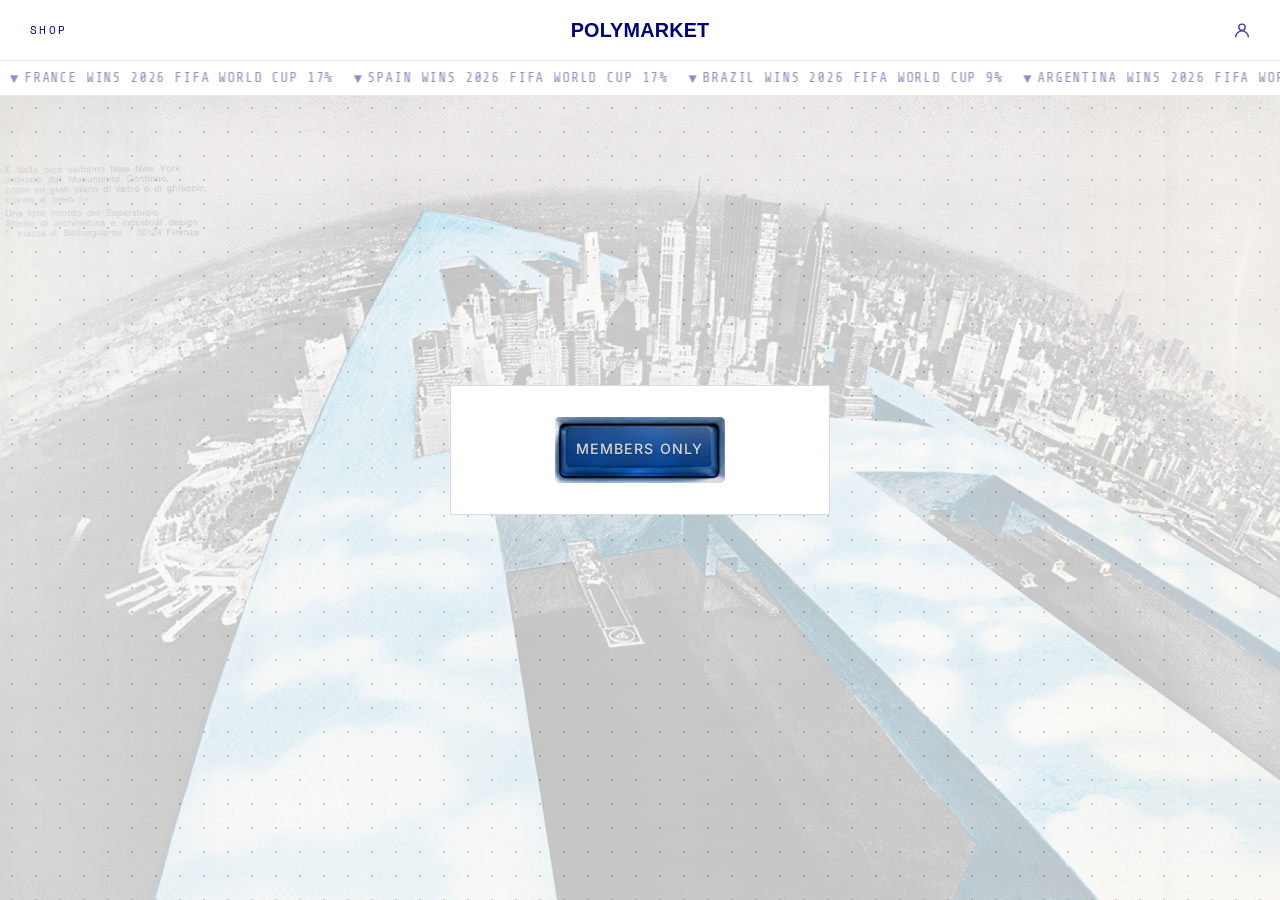
==== commit 573629a8: "Gate: shorter centered box, button label "Members Only" - Reduce the white box vertical padding (~75" ====
--- a/index.html
+++ b/index.html
@@ -80,9 +80,13 @@
     .password-form-wrap {
       pointer-events: all;
       text-align: center;
-      padding: 33px 48px 30px;
+      padding: 25px 48px;
       background: #ffffff;
       border: 1px solid rgba(0, 0, 128, 0.15);
+      display: flex;
+      flex-direction: column;
+      align-items: center;
+      justify-content: center;
     }
 
     .password-form-wrap h1 {
@@ -160,7 +164,7 @@
     .password-trigger {
       display: flex;
       justify-content: center;
-      padding: 8px 0 4px;
+      padding: 6px 0;
     }
     .password-trigger.is-hidden,
     .password-form.is-hidden { display: none; }
@@ -391,8 +395,6 @@
   <!-- PASSWORD GATE -->
   <main class="password-gate">
     <div class="password-form-wrap">
-      <h1>Members Only</h1>
-
       <!-- Blue physical button — click to reveal the password field -->
       <div class="password-trigger" id="passwordTrigger"></div>
 
@@ -680,7 +682,7 @@
     if (trigger && formEl) {
       mountBlueButton({
         container: trigger,
-        label: "Password",
+        label: "Members Only",
         onClick: () => {
           trigger.classList.add("is-hidden");
           formEl.classList.remove("is-hidden");
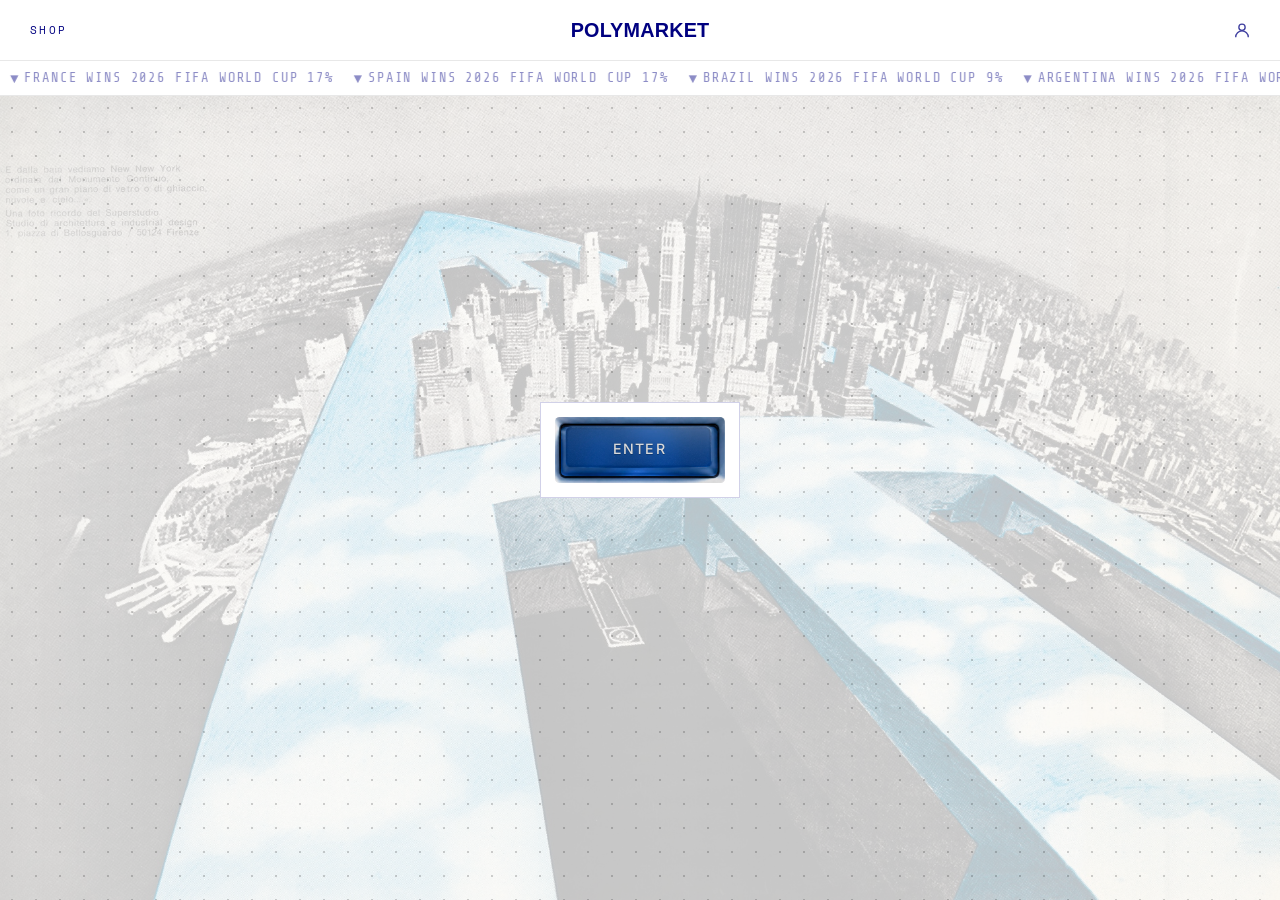
==== commit 3c7a2878: "Gate: ENTER button + analog spread-to-white, morph to square field - Button label -> "ENTER"; white " ====
--- a/index.html
+++ b/index.html
@@ -80,13 +80,28 @@
     .password-form-wrap {
       pointer-events: all;
       text-align: center;
-      padding: 25px 48px;
       background: #ffffff;
-      border: 1px solid rgba(0, 0, 128, 0.15);
+      border: 1px solid rgba(0, 0, 128, 0.18);
       display: flex;
       flex-direction: column;
       align-items: center;
       justify-content: center;
+      /* Clean, even offset framing the 170×66.6 blue button (~15px all around) */
+      width: 200px;
+      height: 96px;
+      padding: 0;
+      overflow: hidden;
+      transition:
+        width 0.66s cubic-bezier(0.66, 0, 0.2, 1),
+        height 0.66s cubic-bezier(0.66, 0, 0.2, 1),
+        border-color 0.45s ease;
+    }
+    /* Analog "keyboard" spread — white sheet grows to fill the viewport,
+       hiding the New York dot-grid background. */
+    .password-form-wrap.gate-expanded {
+      width: 100vw;
+      height: 100vh;
+      border-color: transparent;
     }
 
     .password-form-wrap h1 {
@@ -157,17 +172,47 @@
       margin-top: 14px;
     }
 
-    /* Keep the box a stable width across button → input states (no jump) */
-    .password-form-wrap { min-width: 372px; }
-
     /* Blue physical button stage */
     .password-trigger {
       display: flex;
       justify-content: center;
-      padding: 6px 0;
-    }
+      align-items: center;
+      padding: 0;
+      transition: opacity 0.3s ease, transform 0.34s cubic-bezier(0.5, 0, 0.2, 1);
+    }
+    .password-trigger.fade-out { opacity: 0; transform: scale(0.88); pointer-events: none; }
     .password-trigger.is-hidden,
     .password-form.is-hidden { display: none; }
+
+    /* The blue button "becomes" a white-infill square password field */
+    .password-form.gate-square {
+      width: 200px;
+      height: 200px;
+      background: #fff;
+      border: 1.5px solid #000080;
+      display: flex;
+      flex-direction: column;
+      align-items: center;
+      justify-content: center;
+      gap: 18px;
+      padding: 22px;
+      opacity: 0;
+      transform: scale(0.9);
+      transition: opacity 0.4s ease, transform 0.4s cubic-bezier(0.5, 0, 0.2, 1);
+    }
+    .password-form.gate-square.show { opacity: 1; transform: scale(1); }
+    .gate-square-label {
+      display: none;
+      font-family: 'Space Mono', monospace;
+      font-size: 11px;
+      font-weight: 700;
+      letter-spacing: 0.22em;
+      text-transform: uppercase;
+      color: #000080;
+    }
+    .gate-square .gate-square-label { display: block; }
+    .gate-square .password-input-row { width: 100%; }
+    .gate-square .password-input-row input { min-width: 0; text-align: center; }
 
     /* ─────────────────────────────────────────────────────────────
        PHYSICAL BUTTON — ported from physical-buttons-demo
@@ -399,6 +444,7 @@
       <div class="password-trigger" id="passwordTrigger"></div>
 
       <form id="passwordForm" class="password-form is-hidden">
+        <div class="gate-square-label">Enter Password</div>
         <div class="password-input-row">
           <input
             type="password"
@@ -489,7 +535,7 @@
     requestAnimationFrame(draw);
 
     // ── Password gate ────────────────────────────────────────────────────
-    const CORRECT_PASSWORD = 'yellowsubmarine';
+    const CORRECT_PASSWORD = 'shabang';
 
     const form    = document.getElementById('passwordForm');
     const input   = document.getElementById('passwordInput');
@@ -509,7 +555,7 @@
         input.value = '';
         input.focus();
         input.closest('.password-input-row').style.borderColor = '#ff4444';
-        setTimeout(() => { input.closest('.password-input-row').style.borderColor = 'rgba(255,255,255,0.35)'; }, 1200);
+        setTimeout(() => { input.closest('.password-input-row').style.borderColor = 'rgba(0,0,128,0.3)'; }, 1200);
       }
     });
 
@@ -675,18 +721,32 @@
       return btn;
     }
 
-    // ── Wire it up: click the blue button → reveal + focus the field ─────
+    // ── Wire it up: click ENTER → spread the white sheet to fill the page,
+    //    then morph the blue button into a white-infill square password field.
     const trigger = document.getElementById("passwordTrigger");
     const formEl  = document.getElementById("passwordForm");
     const inputEl = document.getElementById("passwordInput");
-    if (trigger && formEl) {
+    const wrap    = document.querySelector(".password-form-wrap");
+    if (trigger && formEl && wrap) {
+      let opened = false;
       mountBlueButton({
         container: trigger,
-        label: "Members Only",
+        label: "Enter",
         onClick: () => {
-          trigger.classList.add("is-hidden");
-          formEl.classList.remove("is-hidden");
-          setTimeout(() => inputEl && inputEl.focus(), 60);
+          if (opened) return;
+          opened = true;
+          // 1. White box spreads to the edges of the page (hides NY dot grid).
+          wrap.classList.add("gate-expanded");
+          // 2. Blue button fades as the sheet finishes spreading.
+          setTimeout(() => trigger.classList.add("fade-out"), 430);
+          // 3. Button is replaced by the white-infill square password field.
+          setTimeout(() => {
+            trigger.classList.add("is-hidden");
+            formEl.classList.remove("is-hidden");
+            formEl.classList.add("gate-square");
+            requestAnimationFrame(() => formEl.classList.add("show"));
+            if (inputEl) inputEl.focus();
+          }, 720);
         },
       });
       ensureAudioUnlocked();
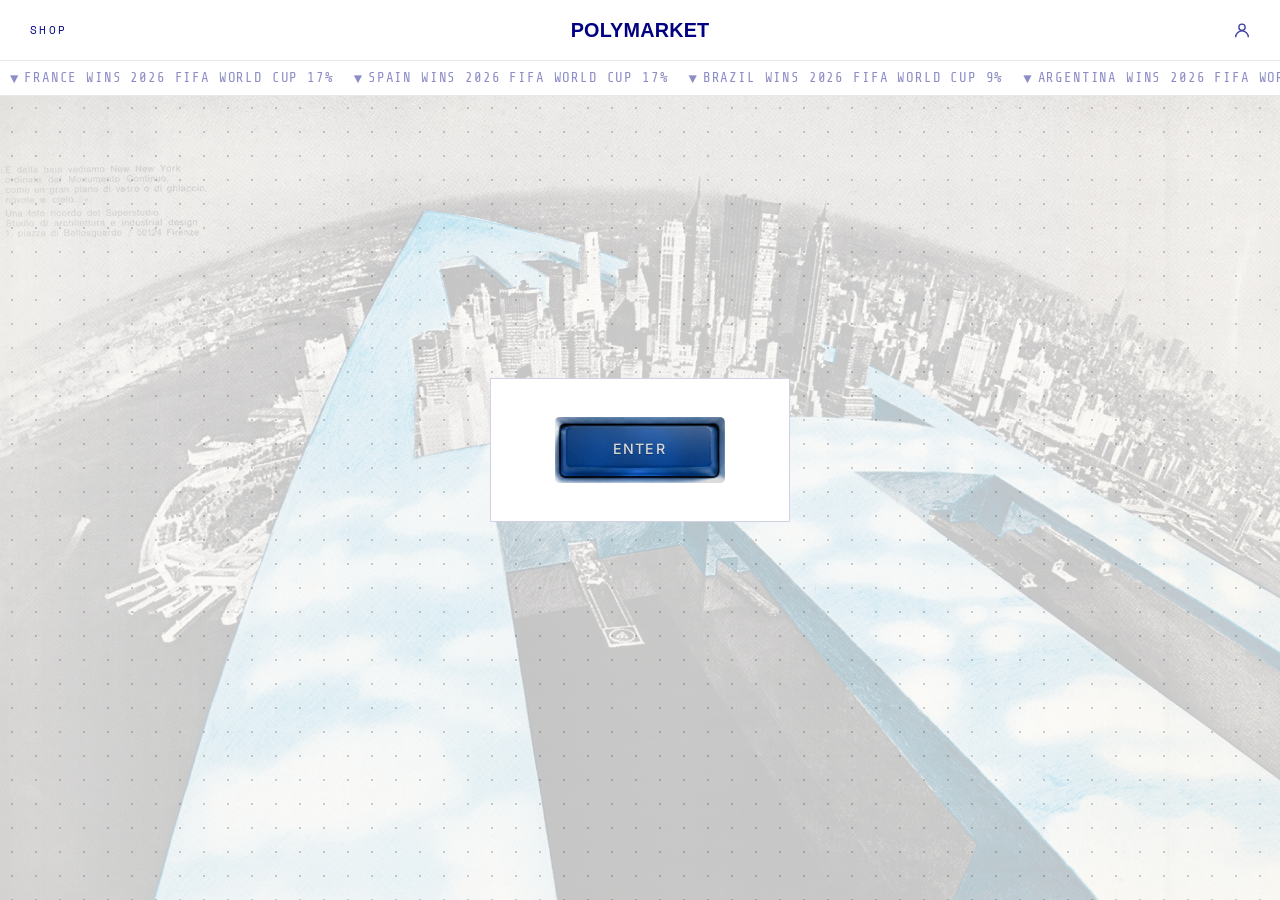
==== commit 5d2d0e46: "Gate: 1.5x box, full-width spread, NYC→gold-monolith blend + arch grid - White box around the ENTER " ====
--- a/index.html
+++ b/index.html
@@ -37,20 +37,31 @@
       background-color: #fff;
     }
 
-    /* Background image at 30% opacity */
+    /* Superstudio background graphics at 30% opacity (crossfade on enter) */
     .password-bg {
       position: fixed;
       inset: 0;
-      background-image: url('assets/images/password-bg.jpg');
       background-size: cover;
       background-position: center;
       background-repeat: no-repeat;
-      opacity: 0.3;
       pointer-events: none;
       z-index: 1;
-    }
-
-    /* Dot grid on top of the image — original navy dots on white */
+      transition: opacity 0.9s ease;
+    }
+    /* New York City (initial) */
+    .password-bg--nyc {
+      background-image: url('assets/images/password-bg.jpg');
+      opacity: 0.3;
+    }
+    .password-bg--nyc.fade-out { opacity: 0; }
+    /* Gold monolith in the wild (blends in on enter) */
+    .password-bg--monolith {
+      background-image: url('assets/images/monolith-bg.jpg');
+      opacity: 0;
+    }
+    .password-bg--monolith.fade-in { opacity: 0.32; }
+
+    /* Dot grid (initial, fades out with the NYC graphic) */
     .dot-overlay {
       position: fixed;
       inset: 0;
@@ -58,7 +69,23 @@
       background-size: 24px 24px;
       pointer-events: none;
       z-index: 2;
-    }
+      transition: opacity 0.9s ease;
+    }
+    .dot-overlay.fade-out { opacity: 0; }
+
+    /* Thin light architectural grid (blends in on enter) */
+    .arch-grid {
+      position: fixed;
+      inset: 0;
+      pointer-events: none;
+      z-index: 2;
+      opacity: 0;
+      background-image:
+        repeating-linear-gradient(to right,  rgba(0,0,0,0.10) 0 1px, transparent 1px 88px),
+        repeating-linear-gradient(to bottom, rgba(0,0,0,0.10) 0 1px, transparent 1px 88px);
+      transition: opacity 1s ease;
+    }
+    .arch-grid.show { opacity: 1; }
 
     /* Header sits above canvas */
     .site-header {
@@ -86,22 +113,28 @@
       flex-direction: column;
       align-items: center;
       justify-content: center;
-      /* Clean, even offset framing the 170×66.6 blue button (~15px all around) */
-      width: 200px;
-      height: 96px;
+      /* Clean, even offset framing the blue button — 1.5× the prior size */
+      width: 300px;
+      height: 144px;
       padding: 0;
       overflow: hidden;
       transition:
         width 0.66s cubic-bezier(0.66, 0, 0.2, 1),
         height 0.66s cubic-bezier(0.66, 0, 0.2, 1),
+        background-color 0.6s ease,
         border-color 0.45s ease;
     }
-    /* Analog "keyboard" spread — white sheet grows to fill the viewport,
-       hiding the New York dot-grid background. */
+    /* Analog "keyboard" spread — white sheet grows to the full left/right
+       (and top/bottom) extents of the page, hiding the NYC graphic. */
     .password-form-wrap.gate-expanded {
       width: 100vw;
       height: 100vh;
       border-color: transparent;
+    }
+    /* Then the white dissolves to reveal the blended gold-monolith graphic
+       + architectural grid beneath. */
+    .password-form-wrap.gate-revealed {
+      background-color: transparent;
     }
 
     .password-form-wrap h1 {
@@ -184,18 +217,19 @@
     .password-trigger.is-hidden,
     .password-form.is-hidden { display: none; }
 
-    /* The blue button "becomes" a white-infill square password field */
+    /* The blue button "becomes" a white-infill square password field —
+       black edge + black type for legibility on the white field. */
     .password-form.gate-square {
-      width: 200px;
-      height: 200px;
+      width: 220px;
+      height: 220px;
       background: #fff;
-      border: 1.5px solid #000080;
+      border: 1.5px solid #000;
       display: flex;
       flex-direction: column;
       align-items: center;
       justify-content: center;
       gap: 18px;
-      padding: 22px;
+      padding: 24px;
       opacity: 0;
       transform: scale(0.9);
       transition: opacity 0.4s ease, transform 0.4s cubic-bezier(0.5, 0, 0.2, 1);
@@ -208,11 +242,14 @@
       font-weight: 700;
       letter-spacing: 0.22em;
       text-transform: uppercase;
-      color: #000080;
+      color: #000;
     }
     .gate-square .gate-square-label { display: block; }
-    .gate-square .password-input-row { width: 100%; }
-    .gate-square .password-input-row input { min-width: 0; text-align: center; }
+    .gate-square .password-input-row { width: 100%; border-color: #000; }
+    .gate-square .password-input-row input { min-width: 0; text-align: center; color: #000; }
+    .gate-square .password-input-row input::placeholder { color: rgba(0,0,0,0.4); }
+    .gate-square .password-submit-btn { color: #000; border-left-color: #000; }
+    .gate-square .password-arrow-img { filter: brightness(0); }
 
     /* ─────────────────────────────────────────────────────────────
        PHYSICAL BUTTON — ported from physical-buttons-demo
@@ -405,11 +442,13 @@
   <!-- TV STATIC CANVAS (hidden) -->
   <canvas id="staticCanvas"></canvas>
 
-  <!-- BACKGROUND IMAGE -->
-  <div class="password-bg"></div>
-
-  <!-- DOT OVERLAY — original navy dot grid on top of the images -->
-  <div class="dot-overlay"></div>
+  <!-- BACKGROUND GRAPHICS — NYC crossfades to the gold monolith on enter -->
+  <div class="password-bg password-bg--nyc" id="bgNyc"></div>
+  <div class="password-bg password-bg--monolith" id="bgMonolith"></div>
+
+  <!-- DOT OVERLAY (fades out) + thin architectural grid (fades in) -->
+  <div class="dot-overlay" id="dotOverlay"></div>
+  <div class="arch-grid" id="archGrid"></div>
 
   <!-- HEADER -->
   <header class="site-header">
@@ -444,7 +483,7 @@
       <div class="password-trigger" id="passwordTrigger"></div>
 
       <form id="passwordForm" class="password-form is-hidden">
-        <div class="gate-square-label">Enter Password</div>
+        <div class="gate-square-label">Members Only</div>
         <div class="password-input-row">
           <input
             type="password"
@@ -723,10 +762,14 @@
 
     // ── Wire it up: click ENTER → spread the white sheet to fill the page,
     //    then morph the blue button into a white-infill square password field.
-    const trigger = document.getElementById("passwordTrigger");
-    const formEl  = document.getElementById("passwordForm");
-    const inputEl = document.getElementById("passwordInput");
-    const wrap    = document.querySelector(".password-form-wrap");
+    const trigger     = document.getElementById("passwordTrigger");
+    const formEl      = document.getElementById("passwordForm");
+    const inputEl     = document.getElementById("passwordInput");
+    const wrap        = document.querySelector(".password-form-wrap");
+    const bgNyc       = document.getElementById("bgNyc");
+    const bgMonolith  = document.getElementById("bgMonolith");
+    const dotOverlay  = document.getElementById("dotOverlay");
+    const archGrid    = document.getElementById("archGrid");
     if (trigger && formEl && wrap) {
       let opened = false;
       mountBlueButton({
@@ -735,13 +778,21 @@
         onClick: () => {
           if (opened) return;
           opened = true;
-          // 1. White box spreads to the edges of the page (hides NY dot grid).
+          // 1. White sheet spreads full-width/height (hides the NYC graphic).
           wrap.classList.add("gate-expanded");
+          // Simultaneously: dissolve NYC + dots, blend in the gold monolith
+          //  Superstudio graphic + the thin architectural grid.
+          bgNyc && bgNyc.classList.add("fade-out");
+          dotOverlay && dotOverlay.classList.add("fade-out");
+          bgMonolith && bgMonolith.classList.add("fade-in");
+          archGrid && archGrid.classList.add("show");
           // 2. Blue button fades as the sheet finishes spreading.
           setTimeout(() => trigger.classList.add("fade-out"), 430);
-          // 3. Button is replaced by the white-infill square password field.
+          // 3. The white dissolves to reveal the blended graphic + grid, and
+          //    the button becomes the black-edged MEMBERS ONLY password box.
           setTimeout(() => {
             trigger.classList.add("is-hidden");
+            wrap.classList.add("gate-revealed");
             formEl.classList.remove("is-hidden");
             formEl.classList.add("gate-square");
             requestAnimationFrame(() => formEl.classList.add("show"));
--- a/style.css
+++ b/style.css
@@ -1417,3 +1417,300 @@
   .footer-links a { font-size: 7px; letter-spacing: 0.05em; }
   .footer-copy { font-size: 7px; white-space: nowrap; }
 }
+
+/* ═══════════════════════════════════════════════════════════════════════
+   PHYSICAL BUTTON (.phys-btn-v3) — ported from physical-buttons-demo.
+   Used for the cart drawer Client/Employee buttons (green/red).
+   ═══════════════════════════════════════════════════════════════════════ */
+.phys-btn-v3 {
+  position: relative;
+  width: 170px;
+  height: 66.6px;
+  font-size: 14.2px;
+  background: transparent;
+  border: 0;
+  padding: 0;
+  cursor: pointer;
+  user-select: none;
+  -webkit-tap-highlight-color: transparent;
+  transition: filter 720ms cubic-bezier(0.22, 0.61, 0.36, 1);
+}
+.phys-btn-v3 img { pointer-events: none; -webkit-user-drag: none; }
+.phys-btn-v3[disabled], .phys-btn-v3.is-locked { cursor: default; }
+
+.phys-btn-stage {
+  position: absolute;
+  inset: 0;
+  perspective: 520px;
+  perspective-origin: 50% 30%;
+  transform-style: preserve-3d;
+  pointer-events: none;
+}
+.phys-btn-cap {
+  position: absolute;
+  inset: 0;
+  border-radius: 4.323px;
+  overflow: hidden;
+  transition: filter 110ms ease-out;
+}
+.phys-btn-cap.is-pressed { filter: brightness(1.02); transition: filter 90ms ease-out; }
+.phys-btn-cap img { position: absolute; max-width: none; user-select: none; }
+.phys-btn-cap .cap-darken {
+  position: absolute;
+  inset: 0;
+  opacity: 0;
+  transition: opacity 150ms ease-out;
+  background: radial-gradient(ellipse at center, rgba(0,0,0,0.35) 0%, rgba(0,0,0,0.12) 60%, rgba(0,0,0,0) 100%);
+}
+.phys-btn-cap.is-pressed .cap-darken { opacity: 1; }
+.phys-btn-recess {
+  position: absolute;
+  left: 3.54%; right: 4.09%; top: 11.67%; bottom: 10.89%;
+  background: #000;
+  border-radius: 4.132px;
+  transition: box-shadow 420ms cubic-bezier(0.4, 0, 0.2, 1);
+  box-shadow: inset 0 1px 2px rgba(0,0,0,0.5);
+}
+.phys-btn-v3[data-pressed="true"] .phys-btn-recess {
+  box-shadow: inset 0 2px 3px rgba(0,0,0,0.55), inset 0 -1px 1px rgba(255,255,255,0.22);
+}
+.phys-btn-v3[data-lit="true"]:not([data-pressed="true"]) .phys-btn-recess {
+  box-shadow: inset 0 1px 2px rgba(0,0,0,0.25), inset 0 0 6px 1px rgba(255,255,255,0.55), inset 0 0 14px 3px rgba(255,255,255,0.32);
+}
+.phys-btn-inner {
+  position: absolute;
+  left: 3.54%; right: 4.21%; top: 12.76%; bottom: 10.89%;
+  border-radius: 4.323px;
+  overflow: hidden;
+  opacity: 1;
+  transition: top 200ms cubic-bezier(0.36, 0, 0.16, 1.18), bottom 200ms cubic-bezier(0.36, 0, 0.16, 1.18), opacity 200ms ease-out, filter 820ms cubic-bezier(0.4, 0, 0.2, 1), box-shadow 820ms cubic-bezier(0.4, 0, 0.2, 1);
+}
+.phys-btn-inner img { position: absolute; max-width: none; user-select: none; }
+.phys-btn-inner.is-pressed {
+  top: 18.68%; bottom: 5.45%; opacity: 0.86;
+  transition: top 80ms cubic-bezier(0.5, 0, 0.2, 1), bottom 80ms cubic-bezier(0.5, 0, 0.2, 1), opacity 60ms ease-out;
+}
+.phys-btn-inner .top-shadow {
+  position: absolute;
+  left: 0; right: 0; top: 0; height: 12px;
+  opacity: 0;
+  transition: opacity 150ms ease-out;
+  background: linear-gradient(180deg, rgba(0,0,0,0.55), rgba(0,0,0,0));
+}
+.phys-btn-inner.is-pressed .top-shadow { opacity: 1; }
+.phys-btn-inner.is-lit { filter: brightness(1.14) saturate(1.18); }
+.phys-btn-inner--green.is-lit { box-shadow: inset 0 0 18px 2px rgba(120,255,140,0.35), inset 0 0 22px 4px rgba(255,255,255,0.45); }
+.phys-btn-inner--red.is-lit { box-shadow: inset 0 0 18px 2px rgba(255,110,110,0.35), inset 0 0 22px 4px rgba(255,255,255,0.45); }
+.phys-btn-inner--blue.is-lit { box-shadow: inset 0 0 18px 2px rgba(110,170,255,0.38), inset 0 0 22px 4px rgba(255,255,255,0.45); }
+
+/* NOTE: this label rule is scoped to .phys-btn-v3 so it doesn't collide
+   with the legacy .phy-btn-label (single-y) used elsewhere. */
+.phys-btn-v3 .phys-btn-label {
+  position: absolute;
+  inset: 0;
+  display: flex;
+  align-items: center;
+  justify-content: center;
+  user-select: none;
+  text-transform: uppercase;
+  font-family: 'SF Pro Rounded', -apple-system, BlinkMacSystemFont, 'Inter', system-ui, sans-serif;
+  font-weight: 500;
+  font-size: 1em;
+  line-height: 100%;
+  letter-spacing: 0.08em;
+  color: rgba(255,255,255,0.82);
+  text-shadow: 0 -0.4px 0.5px rgba(0,0,0,0.55), 0 0.4px 0 rgba(255,255,255,0.18), 0 1px 0 rgba(0,0,0,0.22);
+  padding-bottom: 0.22em;
+}
+.phys-btn-halo {
+  position: absolute;
+  inset: -12px;
+  border-radius: 10px;
+  pointer-events: none;
+  opacity: 0;
+  filter: blur(5px);
+  transition: opacity 820ms cubic-bezier(0.4, 0, 0.2, 1);
+  z-index: 0;
+}
+.phys-btn-halo.is-lit { opacity: 0.75; }
+.phys-btn-halo--green { background: radial-gradient(ellipse at center, rgba(120,255,140,0.55) 0%, rgba(120,255,140,0.18) 45%, rgba(120,255,140,0) 75%); }
+.phys-btn-halo--red   { background: radial-gradient(ellipse at center, rgba(255,110,110,0.55) 0%, rgba(255,110,110,0.18) 45%, rgba(255,110,110,0) 75%); }
+.phys-btn-halo--blue  { background: radial-gradient(ellipse at center, rgba(110,170,255,0.55) 0%, rgba(110,170,255,0.18) 45%, rgba(110,170,255,0) 75%); }
+.phys-btn-bgglow {
+  position: absolute;
+  inset: -64px -56px -80px -56px;
+  border-radius: 50%;
+  pointer-events: none;
+  opacity: 0;
+  filter: blur(34px);
+  transition: opacity 820ms cubic-bezier(0.4, 0, 0.2, 1);
+  z-index: -1;
+}
+.phys-btn-bgglow.is-lit { opacity: 1; }
+.phys-btn-bgglow--green { background: radial-gradient(ellipse at center, rgba(80,255,120,0.55) 0%, rgba(80,255,120,0.18) 40%, rgba(80,255,120,0) 75%); }
+.phys-btn-bgglow--red   { background: radial-gradient(ellipse at center, rgba(255,80,80,0.55) 0%, rgba(255,80,80,0.18) 40%, rgba(255,80,80,0) 75%); }
+.phys-btn-bgglow--blue  { background: radial-gradient(ellipse at center, rgba(70,140,255,0.6) 0%, rgba(70,140,255,0.2) 40%, rgba(70,140,255,0) 75%); }
+@media (hover: hover) {
+  .phys-btn-v3:not([data-lit="true"]):not([data-pressed="true"]):hover { filter: saturate(0.75); transition: none; }
+}
+
+/* Scale the two cart buttons so they sit side-by-side in the 380px drawer */
+.cart-btn-row .phys-btn-v3 { width: 150px; height: 58.8px; font-size: 12.5px; }
+.cart-btn-row { justify-content: center; align-items: center; gap: 14px; }
+
+/* ═══════════════════════════════════════════════════════════════════════
+   WALL-STREET TERMINAL INTAKE MODAL — amber-on-black, centered.
+   ═══════════════════════════════════════════════════════════════════════ */
+:root { --term-amber: #ffb000; --term-amber-dim: #b87a00; }
+
+.intake-modal-overlay {
+  position: fixed;
+  inset: 0;
+  z-index: 1000;
+  display: flex;
+  align-items: center;
+  justify-content: center;
+  padding: 24px;
+  background: rgba(0, 0, 0, 0.78);
+  backdrop-filter: blur(3px);
+  -webkit-backdrop-filter: blur(3px);
+  opacity: 0;
+  pointer-events: none;
+  transition: opacity 0.22s ease;
+}
+.intake-modal-overlay.open { opacity: 1; pointer-events: all; }
+
+.intake-modal {
+  width: 100%;
+  max-width: 460px;
+  max-height: calc(100vh - 48px);
+  overflow-y: auto;
+  background: #000;
+  border: 1px solid var(--term-amber);
+  box-shadow: 0 0 0 1px rgba(255,176,0,0.25), 0 0 40px rgba(255,176,0,0.18), inset 0 0 60px rgba(255,176,0,0.04);
+  color: var(--term-amber);
+  font-family: 'Space Mono', 'Courier New', monospace;
+  padding: 0;
+  transform: translateY(8px) scale(0.99);
+  transition: transform 0.22s ease;
+}
+.intake-modal-overlay.open .intake-modal { transform: translateY(0) scale(1); }
+
+/* Terminal title bar */
+.intake-modal-bar {
+  display: flex;
+  align-items: center;
+  justify-content: space-between;
+  padding: 10px 14px;
+  border-bottom: 1px solid var(--term-amber);
+  background: linear-gradient(180deg, rgba(255,176,0,0.10), rgba(255,176,0,0));
+}
+.intake-modal-bar .term-title {
+  font-size: 11px;
+  font-weight: 700;
+  letter-spacing: 0.20em;
+  text-transform: uppercase;
+}
+.intake-modal-bar .term-close {
+  background: none;
+  border: 1px solid var(--term-amber-dim);
+  color: var(--term-amber);
+  width: 22px; height: 22px;
+  line-height: 1;
+  font-family: inherit;
+  font-size: 12px;
+  cursor: pointer;
+  transition: background 0.12s, color 0.12s;
+}
+.intake-modal-bar .term-close:hover { background: var(--term-amber); color: #000; }
+
+.intake-modal-body { padding: 18px 20px 22px; }
+
+.intake-modal-head {
+  font-size: 10px;
+  letter-spacing: 0.16em;
+  text-transform: uppercase;
+  color: var(--term-amber-dim);
+  margin-bottom: 18px;
+  padding-bottom: 10px;
+  border-bottom: 1px dashed var(--term-amber-dim);
+}
+.intake-modal-head b { color: var(--term-amber); }
+
+/* Each field is a black line with an amber label + amber input */
+.term-field {
+  display: flex;
+  align-items: baseline;
+  gap: 10px;
+  border-bottom: 1px solid var(--term-amber-dim);
+  padding: 9px 2px;
+}
+.term-field label {
+  flex: 0 0 38%;
+  font-size: 9px;
+  letter-spacing: 0.14em;
+  text-transform: uppercase;
+  color: var(--term-amber-dim);
+  white-space: nowrap;
+  overflow: hidden;
+  text-overflow: ellipsis;
+}
+.term-field input {
+  flex: 1;
+  background: transparent;
+  border: none;
+  outline: none;
+  color: var(--term-amber);
+  font-family: inherit;
+  font-size: 12px;
+  letter-spacing: 0.06em;
+  text-transform: uppercase;
+  caret-color: var(--term-amber);
+}
+.term-field input::placeholder { color: rgba(255,176,0,0.32); text-transform: uppercase; }
+.term-field.invalid { border-bottom-color: #ff4040; }
+.term-field.invalid label { color: #ff6060; }
+
+.intake-submit-row { margin-top: 22px; }
+.term-submit {
+  width: 100%;
+  padding: 13px 0;
+  background: var(--term-amber);
+  color: #000;
+  border: none;
+  font-family: inherit;
+  font-size: 11px;
+  font-weight: 700;
+  letter-spacing: 0.24em;
+  text-transform: uppercase;
+  cursor: pointer;
+  transition: filter 0.12s, box-shadow 0.12s;
+}
+.term-submit:hover { filter: brightness(1.12); box-shadow: 0 0 16px rgba(255,176,0,0.5); }
+.term-back {
+  display: inline-block;
+  margin-top: 12px;
+  background: none;
+  border: none;
+  color: var(--term-amber-dim);
+  font-family: inherit;
+  font-size: 9px;
+  letter-spacing: 0.16em;
+  text-transform: uppercase;
+  cursor: pointer;
+}
+.term-back:hover { color: var(--term-amber); }
+.term-error {
+  margin-top: 12px;
+  font-size: 9px;
+  letter-spacing: 0.12em;
+  text-transform: uppercase;
+  color: #ff5555;
+  min-height: 12px;
+}
+.term-cursor::after {
+  content: '▮';
+  margin-left: 4px;
+  animation: term-blink 1s steps(1) infinite;
+}
+@keyframes term-blink { 50% { opacity: 0; } }
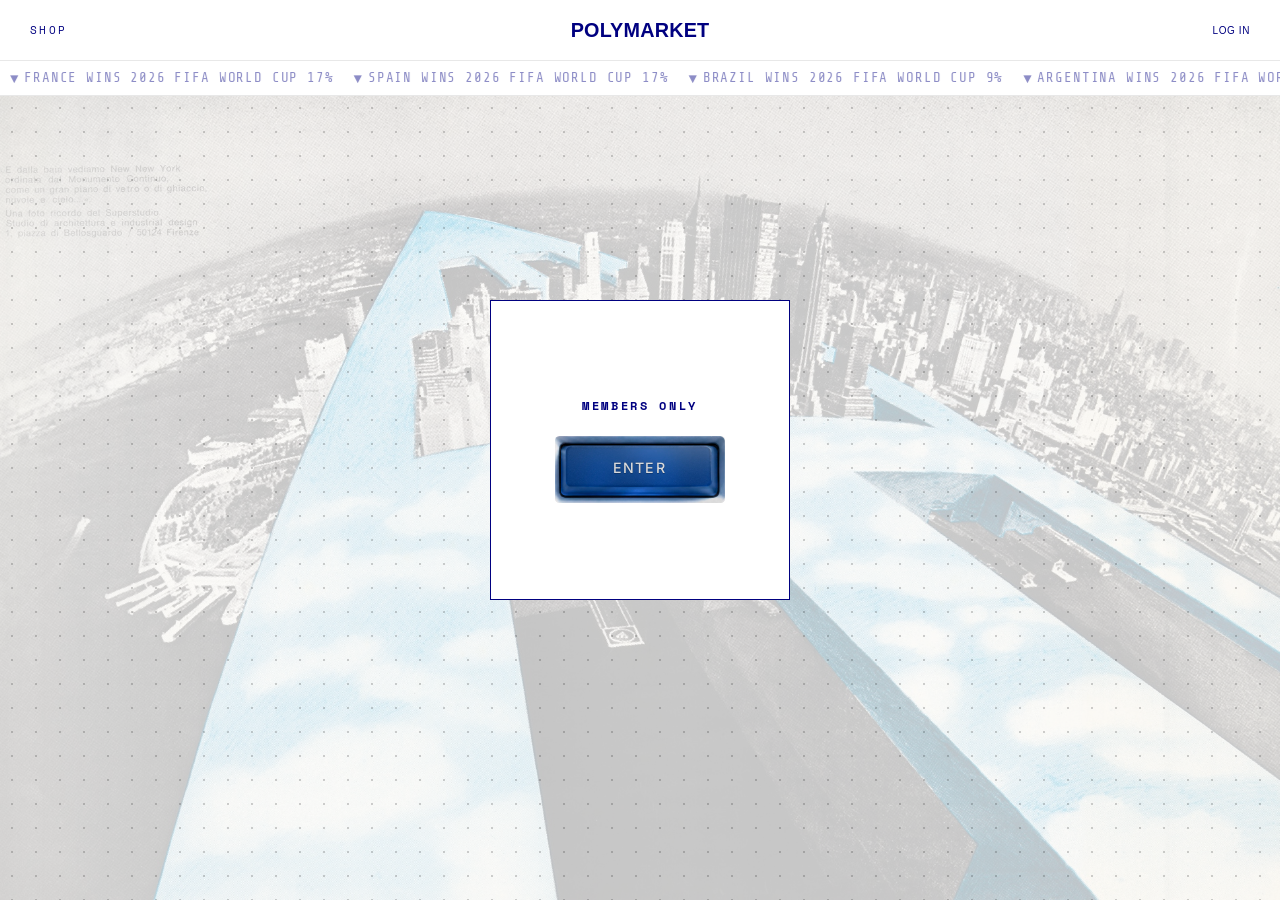
==== commit e0e1f31d: "Header/footer/ticker polish + home gate: stable square, bleed-and-dissolve Site chrome (all headers/" ====
--- a/index.html
+++ b/index.html
@@ -104,37 +104,34 @@
       pointer-events: none;
     }
 
+    /* The exact white square — present from load and maintained throughout:
+       holds MEMBERS ONLY + the blue ENTER button, then the password field. */
     .password-form-wrap {
       pointer-events: all;
       text-align: center;
       background: #ffffff;
-      border: 1px solid rgba(0, 0, 128, 0.18);
+      border: 1.5px solid #000080;
       display: flex;
       flex-direction: column;
       align-items: center;
       justify-content: center;
-      /* Clean, even offset framing the blue button — 1.5× the prior size */
+      gap: 22px;
       width: 300px;
-      height: 144px;
+      height: 300px;
       padding: 0;
       overflow: hidden;
-      transition:
-        width 0.66s cubic-bezier(0.66, 0, 0.2, 1),
-        height 0.66s cubic-bezier(0.66, 0, 0.2, 1),
-        background-color 0.6s ease,
-        border-color 0.45s ease;
-    }
-    /* Analog "keyboard" spread — white sheet grows to the full left/right
-       (and top/bottom) extents of the page, hiding the NYC graphic. */
-    .password-form-wrap.gate-expanded {
-      width: 100vw;
-      height: 100vh;
-      border-color: transparent;
-    }
-    /* Then the white dissolves to reveal the blended gold-monolith graphic
-       + architectural grid beneath. */
-    .password-form-wrap.gate-revealed {
-      background-color: transparent;
+    }
+
+    /* MEMBERS ONLY title — sits above the control and stays put on click
+       (the control below keeps the same height, so this never moves). */
+    .gate-heading {
+      font-family: 'Space Mono', monospace;
+      font-size: 12px;
+      font-weight: 700;
+      letter-spacing: 0.22em;
+      text-transform: uppercase;
+      color: #000080;
+      white-space: nowrap;
     }
 
     .password-form-wrap h1 {
@@ -217,39 +214,45 @@
     .password-trigger.is-hidden,
     .password-form.is-hidden { display: none; }
 
-    /* The blue button "becomes" a white-infill square password field —
-       black edge + black type for legibility on the white field. */
+    /* The blue button "becomes" a black-edged white password box of the SAME
+       height, so MEMBERS ONLY above it never shifts. */
     .password-form.gate-square {
-      width: 220px;
-      height: 220px;
+      width: 230px;
+      height: 66.6px;
       background: #fff;
       border: 1.5px solid #000;
       display: flex;
-      flex-direction: column;
       align-items: center;
       justify-content: center;
-      gap: 18px;
-      padding: 24px;
       opacity: 0;
-      transform: scale(0.9);
-      transition: opacity 0.4s ease, transform 0.4s cubic-bezier(0.5, 0, 0.2, 1);
+      transform: scale(0.96);
+      transition: opacity 0.35s ease, transform 0.35s cubic-bezier(0.5, 0, 0.2, 1);
     }
     .password-form.gate-square.show { opacity: 1; transform: scale(1); }
-    .gate-square-label {
-      display: none;
-      font-family: 'Space Mono', monospace;
-      font-size: 11px;
-      font-weight: 700;
-      letter-spacing: 0.22em;
-      text-transform: uppercase;
-      color: #000;
-    }
-    .gate-square .gate-square-label { display: block; }
-    .gate-square .password-input-row { width: 100%; border-color: #000; }
+    .gate-square .password-input-row { width: 100%; border: none; }
     .gate-square .password-input-row input { min-width: 0; text-align: center; color: #000; }
     .gate-square .password-input-row input::placeholder { color: rgba(0,0,0,0.4); }
-    .gate-square .password-submit-btn { color: #000; border-left-color: #000; }
+    .gate-square .password-submit-btn { color: #000; border-left: 1px solid #000; }
     .gate-square .password-arrow-img { filter: brightness(0); }
+
+    /* White bleed wipe — on click it bleeds outward to the left/right page
+       edges, then dissolves to reveal the gold-monolith graphic + grid.
+       Sits behind the square (z3) so the square stays crisp throughout. */
+    .gate-bleed {
+      position: fixed;
+      top: 0;
+      bottom: 0;
+      left: 50%;
+      transform: translateX(-50%);
+      width: 0;
+      background: #fff;
+      z-index: 3;
+      opacity: 1;
+      pointer-events: none;
+      transition: width 0.6s cubic-bezier(0.66, 0, 0.2, 1), opacity 0.55s ease;
+    }
+    .gate-bleed.bleed { width: 100vw; }   /* bleed left + right to the edges */
+    .gate-bleed.gone  { opacity: 0; }      /* then dissolve, revealing the bg */
 
     /* ─────────────────────────────────────────────────────────────
        PHYSICAL BUTTON — ported from physical-buttons-demo
@@ -450,6 +453,9 @@
   <div class="dot-overlay" id="dotOverlay"></div>
   <div class="arch-grid" id="archGrid"></div>
 
+  <!-- White bleed wipe (behind the square) — bleeds L/R then dissolves -->
+  <div class="gate-bleed" id="gateBleed"></div>
+
   <!-- HEADER -->
   <header class="site-header">
     <nav class="nav-inner">
@@ -460,12 +466,7 @@
       <a href="index.html" class="nav-wordmark">POLYMARKET</a>
 
       <div class="nav-right">
-        <button class="nav-icon-btn" title="Account">
-          <svg viewBox="0 0 20 20" fill="none" stroke="currentColor" stroke-width="1.5">
-            <circle cx="10" cy="7" r="3.5"/>
-            <path d="M3 18c0-3.866 3.134-7 7-7s7 3.134 7 7"/>
-          </svg>
-        </button>
+        <button class="nav-text-btn" title="Log in">LOG IN</button>
       </div>
     </nav>
   </header>
@@ -479,11 +480,12 @@
   <!-- PASSWORD GATE -->
   <main class="password-gate">
     <div class="password-form-wrap">
+      <!-- MEMBERS ONLY title, fixed above the button/field -->
+      <div class="gate-heading">Members Only</div>
       <!-- Blue physical button — click to reveal the password field -->
       <div class="password-trigger" id="passwordTrigger"></div>
 
       <form id="passwordForm" class="password-form is-hidden">
-        <div class="gate-square-label">Members Only</div>
         <div class="password-input-row">
           <input
             type="password"
@@ -760,17 +762,18 @@
       return btn;
     }
 
-    // ── Wire it up: click ENTER → spread the white sheet to fill the page,
-    //    then morph the blue button into a white-infill square password field.
+    // ── Wire it up: the white square stays put. Clicking ENTER fires a white
+    //    bleed that sweeps left/right then dissolves to the gold-monolith bg,
+    //    while the button becomes the password field. MEMBERS ONLY never moves.
     const trigger     = document.getElementById("passwordTrigger");
     const formEl      = document.getElementById("passwordForm");
     const inputEl     = document.getElementById("passwordInput");
-    const wrap        = document.querySelector(".password-form-wrap");
+    const bleed       = document.getElementById("gateBleed");
     const bgNyc       = document.getElementById("bgNyc");
     const bgMonolith  = document.getElementById("bgMonolith");
     const dotOverlay  = document.getElementById("dotOverlay");
     const archGrid    = document.getElementById("archGrid");
-    if (trigger && formEl && wrap) {
+    if (trigger && formEl) {
       let opened = false;
       mountBlueButton({
         container: trigger,
@@ -778,26 +781,26 @@
         onClick: () => {
           if (opened) return;
           opened = true;
-          // 1. White sheet spreads full-width/height (hides the NYC graphic).
-          wrap.classList.add("gate-expanded");
-          // Simultaneously: dissolve NYC + dots, blend in the gold monolith
-          //  Superstudio graphic + the thin architectural grid.
+          // 1. White wipe bleeds outward to the left/right edges...
+          if (bleed) {
+            bleed.classList.add("bleed");
+            // ...then dissolves, revealing the blended background.
+            setTimeout(() => bleed.classList.add("gone"), 600);
+          }
+          // Background: NYC + dots dissolve, gold monolith + arch grid blend in.
           bgNyc && bgNyc.classList.add("fade-out");
           dotOverlay && dotOverlay.classList.add("fade-out");
           bgMonolith && bgMonolith.classList.add("fade-in");
           archGrid && archGrid.classList.add("show");
-          // 2. Blue button fades as the sheet finishes spreading.
-          setTimeout(() => trigger.classList.add("fade-out"), 430);
-          // 3. The white dissolves to reveal the blended graphic + grid, and
-          //    the button becomes the black-edged MEMBERS ONLY password box.
+          // 2. Button becomes the black-edged password field in the same square.
+          trigger.classList.add("fade-out");
           setTimeout(() => {
             trigger.classList.add("is-hidden");
-            wrap.classList.add("gate-revealed");
             formEl.classList.remove("is-hidden");
             formEl.classList.add("gate-square");
             requestAnimationFrame(() => formEl.classList.add("show"));
             if (inputEl) inputEl.focus();
-          }, 720);
+          }, 360);
         },
       });
       ensureAudioUnlocked();
--- a/style.css
+++ b/style.css
@@ -210,6 +210,39 @@
   transition: opacity 0.15s;
 }
 .nav-shop-link:hover { opacity: 0.6; }
+
+/* Header text buttons: LOG IN + CART — same type treatment as SHOP */
+.nav-text-btn {
+  font-family: 'Helvetica Neue', Helvetica, Arial, sans-serif;
+  font-size: 10px;
+  font-weight: 500;
+  letter-spacing: 0.06em;
+  text-transform: uppercase;
+  color: #000080;
+  background: none;
+  border: none;
+  cursor: pointer;
+  padding: 4px 10px;
+  position: relative;
+  white-space: nowrap;
+  transition: opacity 0.15s;
+}
+.nav-text-btn:hover { opacity: 0.6; }
+.nav-text-btn .cart-badge {
+  position: absolute;
+  top: -1px;
+  right: -1px;
+  background: #000080;
+  color: #fff;
+  border-radius: 50%;
+  font-size: 7px;
+  min-width: 12px;
+  height: 12px;
+  display: inline-flex;
+  align-items: center;
+  justify-content: center;
+  pointer-events: none;
+}
 
 /* Badge on icon cart button */
 .nav-icon-btn .cart-badge {
@@ -734,12 +767,17 @@
 
 .footer-links a:hover { opacity: 1; }
 
+/* Footer layout: logo left · Shipping & Returns center · ©2026 right */
+.footer-logo  { justify-self: start; }
+.footer-links { justify-self: center; }
+
 .footer-copy {
   font-size: 9px;
   letter-spacing: 0.06em;
   color: #000080;
   opacity: 0.6;
-  text-align: center;
+  justify-self: end;
+  text-align: right;
 }
 
 /* ===== PRODUCT DETAIL PAGE ===== */
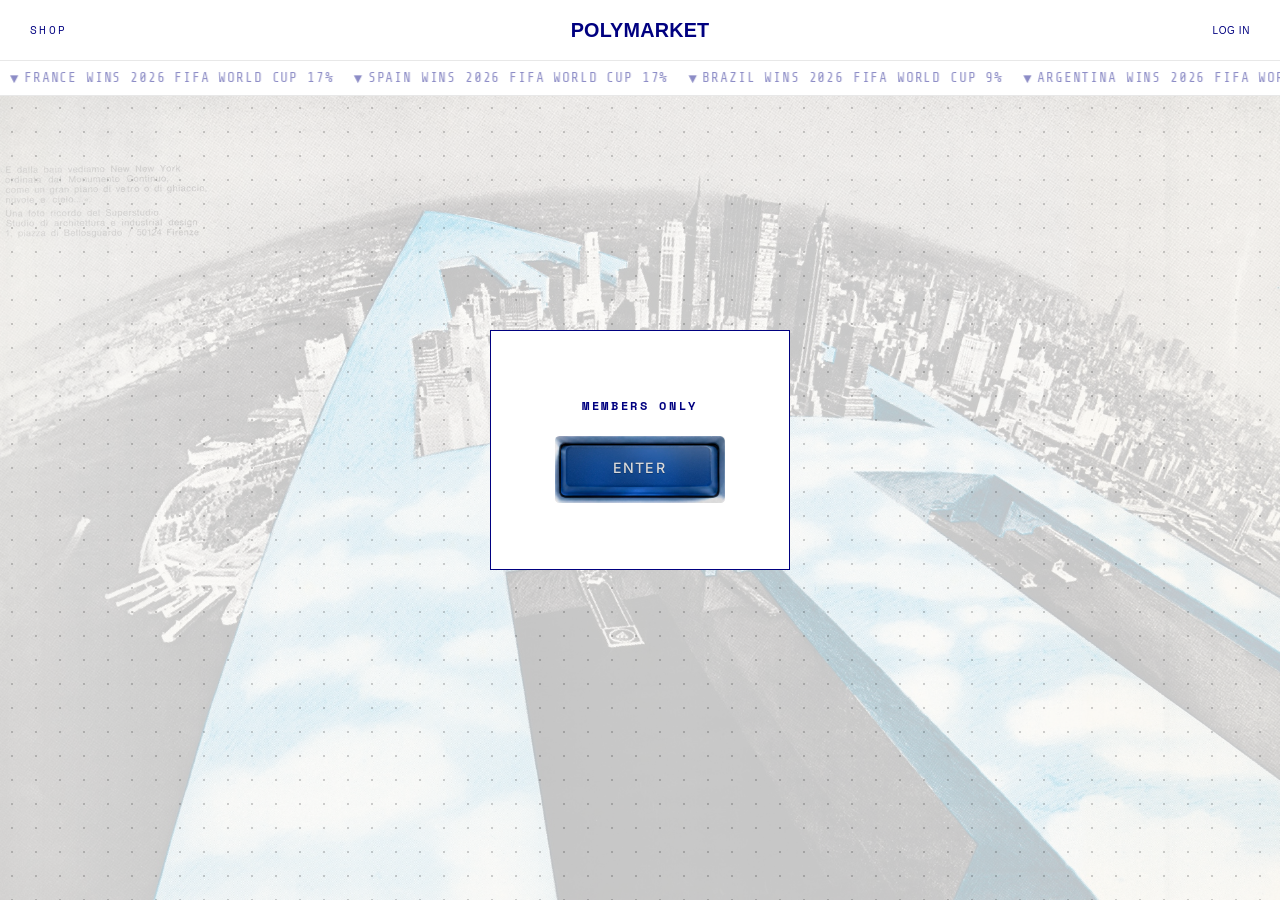
==== commit 241524bb: "Gate: white password box height to 80% (300 -> 240px) Co-Authored-By: Claude Opus 4.8 (1M context) <" ====
--- a/index.html
+++ b/index.html
@@ -117,7 +117,7 @@
       justify-content: center;
       gap: 22px;
       width: 300px;
-      height: 300px;
+      height: 240px;
       padding: 0;
       overflow: hidden;
     }
